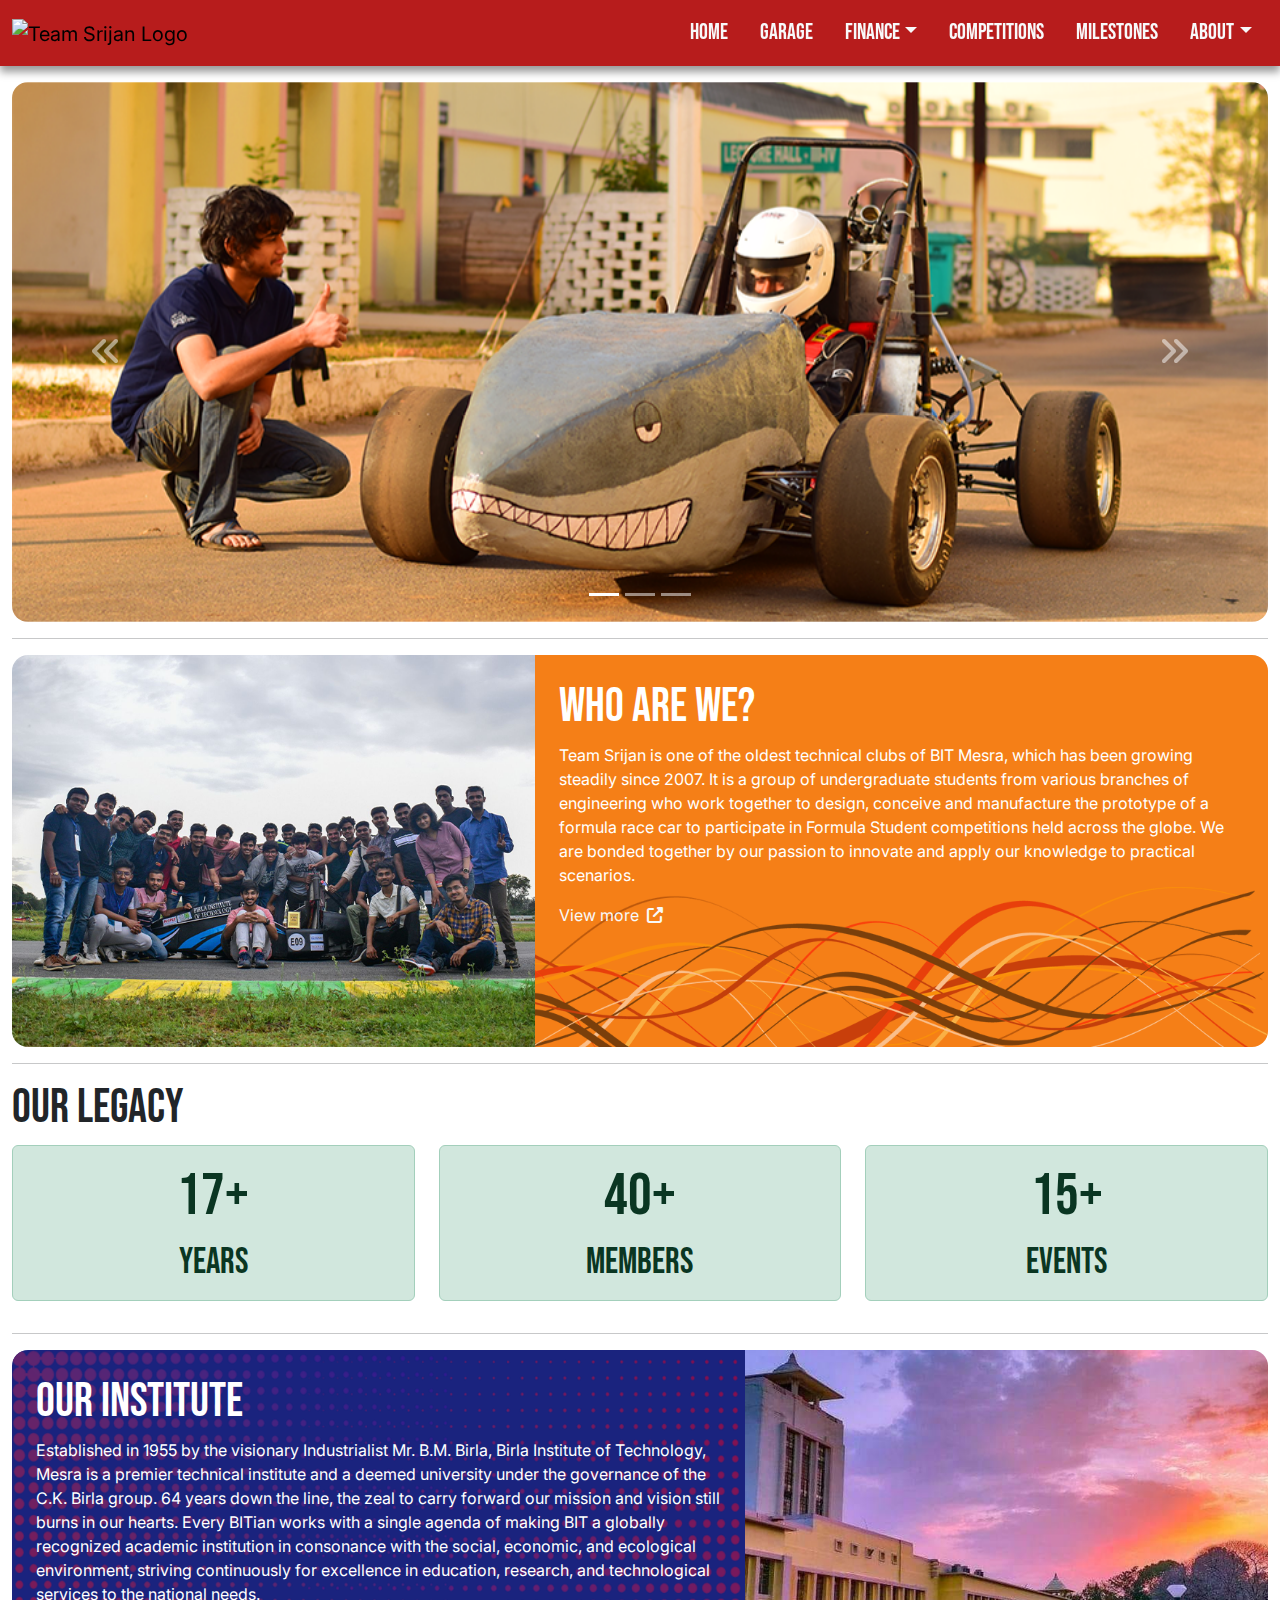
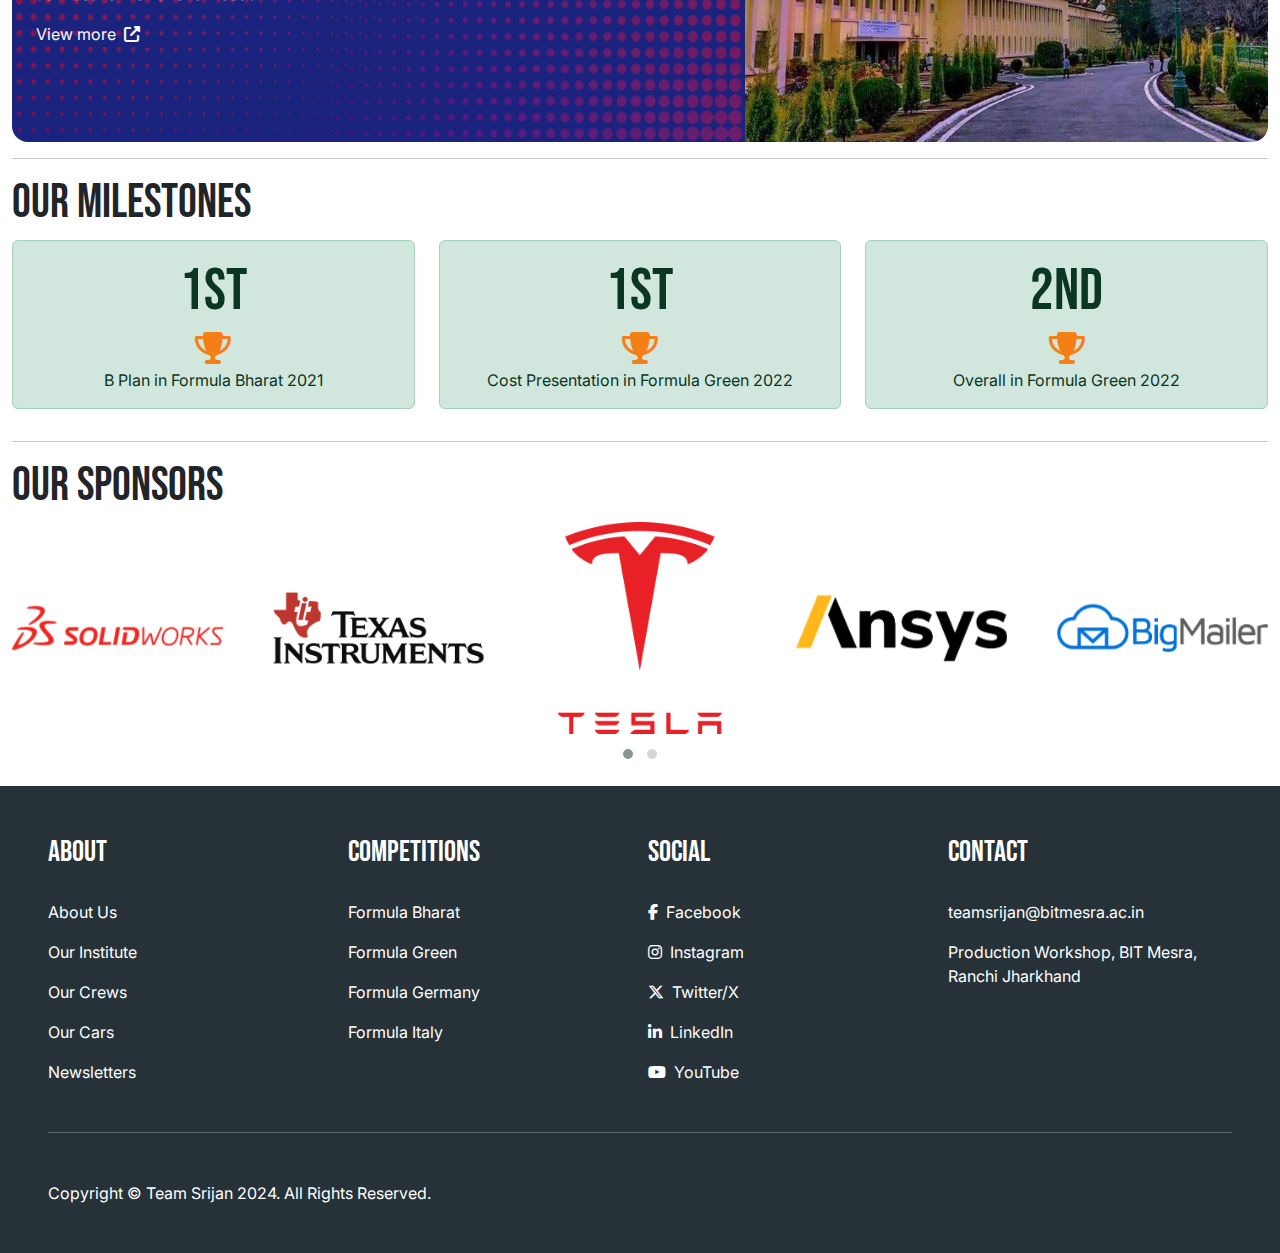
==== index.html @ afe92aba "init" ====
<!DOCTYPE html>
<html lang="en">
<head>
    <meta charset="UTF-8">
    <meta name="viewport" content="width=device-width, initial-scale=1.0">
    <title>Team Srijan | Formula Student Club</title>
    <link rel="shortcut icon" href="assets/images/favicon.ico" type="image/x-icon">
    <link rel="stylesheet" href="https://cdnjs.cloudflare.com/ajax/libs/bootstrap/5.3.3/css/bootstrap.min.css">
    <link rel="preconnect" href="https://fonts.googleapis.com">
    <link rel="preconnect" href="https://fonts.gstatic.com" crossorigin>
    <link href="https://fonts.googleapis.com/css2?family=Bebas+Neue&family=Inter:slnt,wght@-5,500&display=swap" rel="stylesheet">
    <link rel="stylesheet" href="https://cdnjs.cloudflare.com/ajax/libs/font-awesome/6.5.2/css/all.min.css">
    <link rel="stylesheet" href="https://cdnjs.cloudflare.com/ajax/libs/OwlCarousel2/2.3.4/assets/owl.carousel.min.css">
    <link rel="stylesheet" href="https://cdnjs.cloudflare.com/ajax/libs/OwlCarousel2/2.3.4/assets/owl.theme.default.min.css">
    <link rel="stylesheet" href="assets/css/style.css">
    <style>
    </style>
</head>
<body class="d-flex flex-column min-vh-100">
    <header class="sticky-top">
        <div class="container-xxl">
            <nav class="navbar">
                <a href="#" class="navbar-brand"><img src="assets/images/teamsrijan-logo.webp" alt="Team Srijan Logo" width="96"></a>
                <ul class="nav d-none d-md-flex">
                    <li class="nav-item"><a href="#" class="nav-link link-light">HOME</a></li>
                    <li class="nav-item"><a href="#" class="nav-link link-light">GARAGE</a></li>
                    <li class="nav-item dropdown">
                        <button type="button" class="nav-link link-light dropdown-toggle" data-bs-toggle="dropdown">FINANCE</button>
                        <ul class="dropdown-menu">
                            <li><a href="#" class="dropdown-item">SPONSORS</a></li>
                            <li><a href="#" class="dropdown-item">CROWDFUNDING</a></li>
                        </ul>
                    </li>
                    <li class="nav-item"><a href="#" class="nav-link link-light">COMPETITIONS</a></li>
                    <li class="nav-item"><a href="#" class="nav-link link-light">MILESTONES</a></li>
                    <li class="nav-item dropdown">
                        <button type="button" class="nav-link link-light dropdown-toggle" data-bs-toggle="dropdown">ABOUT</button>
                        <ul class="dropdown-menu dropdown-menu-end">
                            <li><a href="#" class="dropdown-item">WHO WE ARE</a></li>
                            <li><a href="#" class="dropdown-item">CREWS</a></li>
                            <li><a href="#" class="dropdown-item">GALLERY</a></li>
                        </ul>
                    </li>
                </ul>
                <button type="button" class="btn btn-link link-light d-md-none" data-bs-toggle="offcanvas" data-bs-target="#right-menu"><i class="fa-solid fa-ellipsis fa-2xl"></i></button>
            </nav>
        </div>
    </header>
    <aside id="right-menu" class="offcanvas offcanvas-bottom">
        <div class="offcanvas-header justify-content-between">
            <h3 class="offcanvas-title">MENU</h3>
            <button class="btn btn-link link-light" data-bs-dismiss="offcanvas"><i class="fa-solid fa-xmark fa-2xl"></i></button>
        </div>
        <div class="offcanvas-body">
            <div class="list-group list-group-flush">
                <a href="#" class="list-group-item">HOME</a>
                <a href="#" class="list-group-item">GARAGE</a>
                <button type="button" class="list-group-item dropdown-toggle" data-bs-toggle="collapse" data-bs-target="#menu-finance">FINANCE</button>
                <div id="menu-finance" class="collapse collapse-horizontal ps-3">
                    <div class="list-group list-group-flush">
                        <a href="#" class="list-group-item">SPONSORS</a>
                        <a href="#" class="list-group-item">CROWDFUNDING</a>
                    </div>
                </div>
                <a href="#" class="list-group-item">COMPETITIONS</a>
                <a href="#" class="list-group-item">MILESTONES</a>
                <button type="button" class="list-group-item dropdown-toggle" data-bs-toggle="collapse" data-bs-target="#menu-about">ABOUT</button>
                <div id="menu-about" class="collapse collapse-horizontal ps-3">
                    <div class="list-group list-group-flush">
                        <a href="#" class="list-group-item">WHO ARE WE</a>
                        <a href="#" class="list-group-item">CREWS</a>
                        <a href="#" class="list-group-item">GALLERY</a>
                    </div>
                </div>
            </div>
        </div>
    </aside>
    <main class="flex-grow-1 py-3">
        <article class="container-xxl">
            <section id="hero-carousel" class="carousel slide carousel-fade">
                <div class="carousel-indicators">
                    <button type="button" data-bs-target="#hero-carousel" data-bs-slide-to="0" class="active"></button>
                    <button type="button" data-bs-target="#hero-carousel" data-bs-slide-to="1"></button>
                    <button type="button" data-bs-target="#hero-carousel" data-bs-slide-to="2"></button>
                </div>
                <div class="carousel-inner rounded-4 overflow-hidden" style="height:60vh">
                    <div class="carousel-item active h-100">
                        <img src="assets/images/home/teamsrijan_shark.webp" alt="Team Srijan Shark">
                    </div>
                    <div class="carousel-item">
                        <img src="assets/images/home/teamsrijan_institute.webp" alt="Teamsrijan Institute">
                    </div>
                    <div class="carousel-item">
                        <img src="assets/images/home/ts-19.webp" alt="TS-19">
                    </div>
                </div>
                <button type="button" class="carousel-control-prev" data-bs-target="#hero-carousel" data-bs-slide="prev"><i class="fa-solid fa-angles-left fa-2xl"></i></button>
                <button type="button" class="carousel-control-next" data-bs-target="#hero-carousel" data-bs-slide="next"><i class="fa-solid fa-angles-right fa-2xl"></i></button>
            </section>
            <hr>
            <section class="row gx-0 rounded-4 overflow-hidden">
                <div class="col-sm-6 col-md-5">
                    <div class="ratio ratio-4x3 h-100">
                        <img src="assets/images/home/k-20.webp" alt="" class="object-fit-cover">
                    </div>
                </div>
                <div class="col-sm-6 col-md-7 p-4 text-white" style="background: url(assets/images/home/curls.webp) bottom / contain no-repeat #F57F17">
                    <h3>WHO ARE WE?</h3>
                    <p>Team Srijan is one of the oldest technical clubs of BIT Mesra, which has been growing steadily since 2007. It is a group of undergraduate students from various branches of engineering who work together to design, conceive and manufacture the prototype of a formula race car to participate in Formula Student competitions held across the globe. We are bonded together by our passion to innovate and apply our knowledge to practical scenarios.</p>
                    <a href="#" class="link-light text-decoration-none"><span>View more</span><i class="fa-solid fa-up-right-from-square ms-2"></i></a>
                </div>
            </section>
            <hr>
            <section>
                <h3>OUR LEGACY</h3>
                <div class="row gx-4">
                    <div class="col-sm-4">
                        <div class="alert alert-success text-center">
                            <h1>17+</h1>
                            <h5 class="mb-0">Years</h5>
                        </div>
                    </div>
                    <div class="col-sm-4">
                        <div class="alert alert-success text-center">
                            <h1>40+</h1>
                            <h5 class="mb-0">Members</h5>
                        </div>
                    </div>
                    <div class="col-sm-4">
                        <div class="alert alert-success text-center">
                            <h1>15+</h1>
                            <h5 class="mb-0">Events</h5>
                        </div>
                    </div>
                </div>
            </section>
            <hr>
            <section class="row flex-row-reverse gx-0 rounded-4 overflow-hidden">
                <div class="col-sm-6 col-md-5">
                    <div class="ratio ratio-4x3 h-100">
                        <img src="assets/images/home/bitmesra.webp" alt="" class="object-fit-cover">
                    </div>
                </div>
                <div class="col-sm-6 col-md-7 p-4 text-white" style="background: url(assets/images/home/dots-top.webp) top left / contain no-repeat, url(assets/images/home/dots-bottom.webp) bottom right / contain no-repeat #1A237E">
                    <h3>OUR INSTITUTE</h3>
                    <p>Established in 1955 by the visionary Industrialist Mr. B.M. Birla, Birla Institute of Technology, Mesra is a premier technical institute and a deemed university under the governance of the C.K. Birla group. 64 years down the line, the zeal to carry forward our mission and vision still burns in our hearts. Every BITian works with a single agenda of making BIT a globally recognized academic institution in consonance with the social, economic, and ecological environment, striving continuously for excellence in education, research, and technological services to the national needs.</p>
                    <a href="#" class="link-light text-decoration-none"><span>View more</span><i class="fa-solid fa-up-right-from-square ms-2"></i></a>
                </div>
            </section>
            <hr>
            <section>
                <h3>OUR MILESTONES</h3>
                <div class="row gx-4">
                    <div class="col-sm-4">
                        <div class="alert alert-success text-center">
                            <h1>1st</h1>
                            <div class="mb-2"><i class="fa-solid fa-trophy fa-2xl text-warning"></i></div>
                            <div>B Plan in Formula Bharat 2021</div>
                        </div>
                    </div>
                    <div class="col-sm-4">
                        <div class="alert alert-success text-center">
                            <h1>1st</h1>
                            <div class="mb-2"><i class="fa-solid fa-trophy fa-2xl text-warning"></i></div>
                            <div>Cost Presentation in Formula Green 2022</div>
                        </div>
                    </div>
                    <div class="col-sm-4">
                        <div class="alert alert-success text-center">
                            <h1>2nd</h1>
                            <div class="mb-2"><i class="fa-solid fa-trophy fa-2xl text-warning"></i></div>
                            <div>Overall in Formula Green 2022</div>
                        </div>
                    </div>
                </div>
            </section>
            <hr>
            <section>
                <h3>OUR SPONSORS</h3>
                <div id="sponsors" class="owl-carousel owl-theme">
                    <div class="item ratio ratio-1x1"><img src="assets/images/sponsors/solidworks.webp" alt="" class="object-fit-contain"></div>
                    <div class="item ratio ratio-1x1"><img src="assets/images/sponsors/texas_instruments.webp" alt="" class="object-fit-contain"></div>
                    <div class="item ratio ratio-1x1"><img src="assets/images/sponsors/tesla.webp" alt="" class="object-fit-contain"></div>
                    <div class="item ratio ratio-1x1"><img src="assets/images/sponsors/ansys.webp" alt="" class="object-fit-contain"></div>
                    <div class="item ratio ratio-1x1"><img src="assets/images/sponsors/big_mailer.webp" alt="" class="object-fit-contain"></div>
                    <div class="item ratio ratio-1x1"><img src="assets/images/sponsors/mg.webp" alt="" class="object-fit-contain"></div>
                </div>
            </section>
        </article>
    </main>
    <footer class="px-3 py-5 px-sm-5 text-white">
        <div class="row gy-5 gx-3">
            <ul class="col-6 col-sm-4 col-md-3 list-unstyled mb-0">
                <li class="h6">ABOUT</li>
                <li><a href="#">About Us</a></li>
                <li><a href="#">Our Institute</a></li>
                <li><a href="#">Our Crews</a></li>
                <li><a href="#">Our Cars</a></li>
                <li><a href="#">Newsletters</a></li>
            </ul>
            <ul class="col-6 col-sm-4 col-md-3 list-unstyled mb-0">
                <li class="h6">COMPETITIONS</li>
                <li><a href="#">Formula Bharat</a></li>
                <li><a href="#">Formula Green</a></li>
                <li><a href="#">Formula Germany</a></li>
                <li><a href="#">Formula Italy</a></li>
            </ul>
            <ul class="col-6 col-sm-4 col-md-3 list-unstyled mb-0">
                <li class="h6">SOCIAL</li>
                <li><a href="#"><i class="fa-brands fa-facebook-f me-2"></i><span>Facebook</span></a></li>
                <li><a href="#"><i class="fa-brands fa-instagram me-2"></i><span>Instagram</span></a></li>
                <li><a href="#"><i class="fa-brands fa-x-twitter me-2"></i><span>Twitter/X</span></a></li>
                <li><a href="#"><i class="fa-brands fa-linkedin-in me-2"></i><span>LinkedIn</span></a></li>
                <li><a href="#"><i class="fa-brands fa-youtube me-2"></i><span>YouTube</span></a></li>
            </ul>
            <ul class="col-6 col-sm-4 col-md-3 list-unstyled mb-0">
                <li class="h6">CONTACT</li>
                <li><a href="mailto:teamsrijan@bitmesra.ac.in">teamsrijan@bitmesra.ac.in</a></li>
                <li><a href="#">Production Workshop, BIT Mesra, Ranchi Jharkhand</a></li>
            </ul>
        </div>
        <hr class="my-sm-5">
        <div>Copyright © Team Srijan 2024. All Rights Reserved.</div>
    </footer>
</body>
<script src="https://cdnjs.cloudflare.com/ajax/libs/bootstrap/5.3.3/js/bootstrap.bundle.min.js"></script>
<script src="https://ajax.googleapis.com/ajax/libs/jquery/3.7.1/jquery.min.js"></script>
<script src="https://cdnjs.cloudflare.com/ajax/libs/OwlCarousel2/2.3.4/owl.carousel.min.js"></script>
<script>
    $(document).ready(function(){
        $("#sponsors").owlCarousel({
            loop:true,
            margin:50,
            autoplay:true,
            autoplayTimeout:3000,
            autoplayHoverPause:true,
            responsive:{
                0:{
                    items:1
                },
                425:{
                    items:2
                },
                576:{
                    items:3
                },
                768:{
                    items:4
                },
                992:{
                    items:5
                }
            }
        })
    })
</script>
</html>
---- assets/css/style.css ----
:root{
    font-size: 16px;
    --bs-danger: #B71C1C;
    --bs-danger-rgb: 183, 28, 28;
    --bs-warning: #F57F17;
    --bs-warning-rgb: 245, 127, 23;
    --bs-primary: #1A237E;
    --bs-primary-rgb: 26, 35, 126;
}
body{
    font-family: "Inter", sans-serif;
}
h1, h2, h3, h4, h5, h6, .h1, .h2, .h3, .h4, .h5, .h6{
  font-family: "Bebas Neue", sans-serif;
}
h1, .h1{
    font-size: calc(2.4em + 1.6vw);
}
h2, .h2{
    font-size: calc(2.2em + 1.4vw);
}
h3, .h3{
    font-size: calc(2em + 1.2vw);
}
h4, .h4{
    font-size: calc(1.8em + 1vw);
}
h5, .h5{
    font-size: calc(1.6em + 0.8vw);
}
h6, .h6{
    font-size: calc(1.4em + 0.6vw);
}
header{
    background: url(../images/header-bg-left.webp) left / contain no-repeat, url(../images/header-bg-right.webp) right / contain no-repeat #B71C1C;
    box-shadow: 0 6px 8px rgba(0, 0, 0, 0.4);
}
header .nav-link{
    font-size: 1.4em;
    font-family: "Bebas Neue", sans-serif;
}
header a.nav-link{
    position: relative;
}
header a.nav-link::after{
    content: "";
    position: absolute;
    height: 0.2em;
    background-color: white;
    bottom: 0;
    left: 50%;
    width: 0;
    transform: translateX(-50%);
    transition: width 0.2s;
}
header a.nav-link:hover::after{
    width: 50%;
}
.dropdown-menu{
    min-width: 200px;
    padding: 6px;
    border-radius: 10px;
}
.dropdown-item{
    padding: 10px;
    border-radius: 5px;
    transition: all 0.2s;
}
#right-menu{
    height: auto;
    color: white;
    background: url(../images/right-menu-bg-top.webp) top / cover no-repeat #B71C1C;
}
#right-menu .list-group-item{
    color: white;
    font-size: 1.1em;
    font-weight: bold;
    border-color: #D32F2F;
    border-width: 0 0 2px 0;
    background: transparent;
}
#right-menu button.list-group-item{
    text-align: left;
}
footer{
    background: url(../images/footer-bg.webp) center / cover no-repeat #263238;
}
footer li:not(:last-child){
    margin-bottom: 1em;
}
footer a{
    color: white;
    text-decoration: none;
}
.carousel-item{
    height: 100%;
}
.carousel img{
    width: 100%;
    height: 100%;
    object-fit: cover;
}
.owl-carousel img{
    object-fit: fill;
}

/*laptop*/
@media screen and (min-width: 768px){
    .dropdown-toggle::after{
        transition: transform 0.3s;
    }
    .dropdown-toggle:hover::after{
        transform: rotate(180deg);
    }
    .dropdown-item:hover{
        padding-left: 14px;
        color: white;
        background-color: #D32F2F;
    }
    .card{
        transition: all 0.3s;
    }
    .card-img-top{
        transition: all 0.3s;
    }
    .card:hover{
        box-shadow: 8px 8px 6px rgba(0, 0, 0, 0.3);
    }
    .card:hover .card-img-top{
        border-radius: 10px;
        scale: 1.1;
        box-shadow: 8px 8px 6px rgba(0, 0, 0, 0.3);
    }
}


/*mobile*/

@media screen and (max-width: 991.98px){
    header{
        background: url(../images/header-bg-right.webp) right / contain no-repeat #B71C1C;
    }
}
@media screen and (max-width: 767.98px){
    header{
        background: url(../images/header-bg-right.webp) left / cover no-repeat #B71C1C;
    }
}
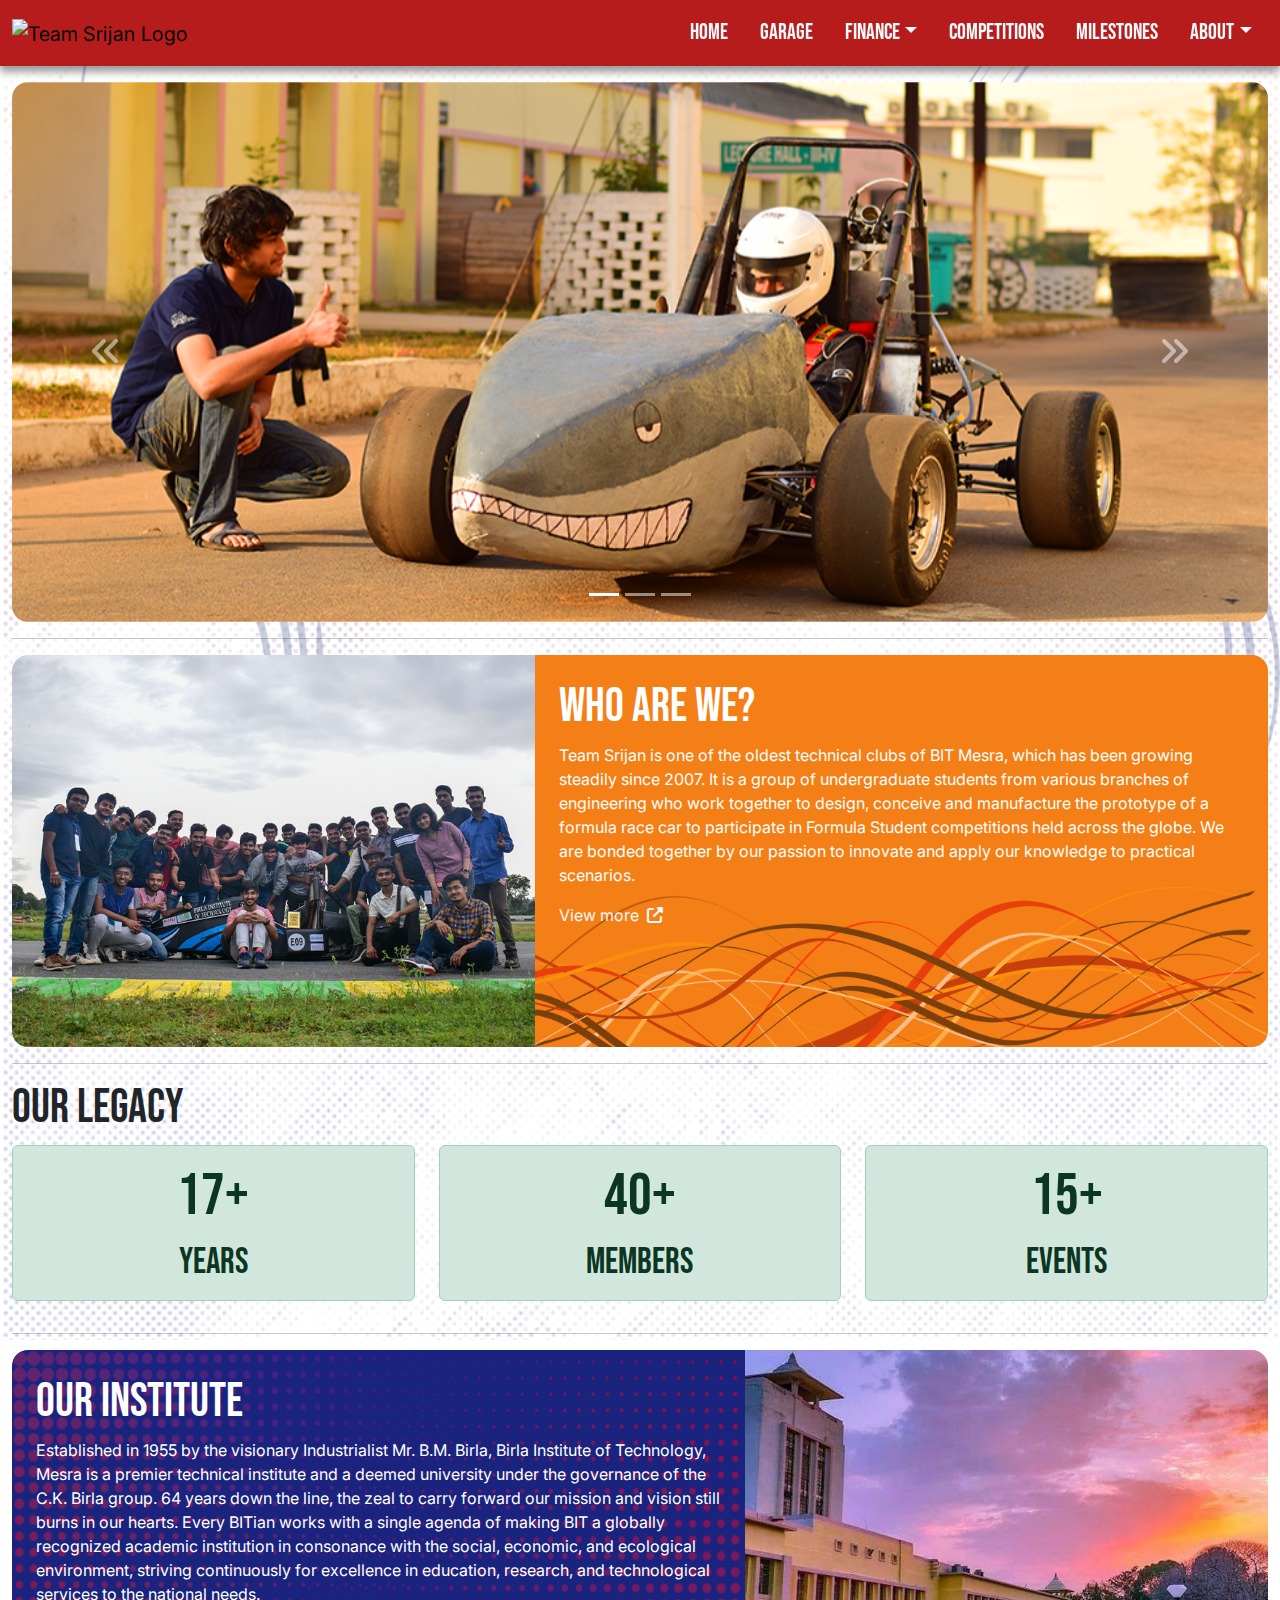
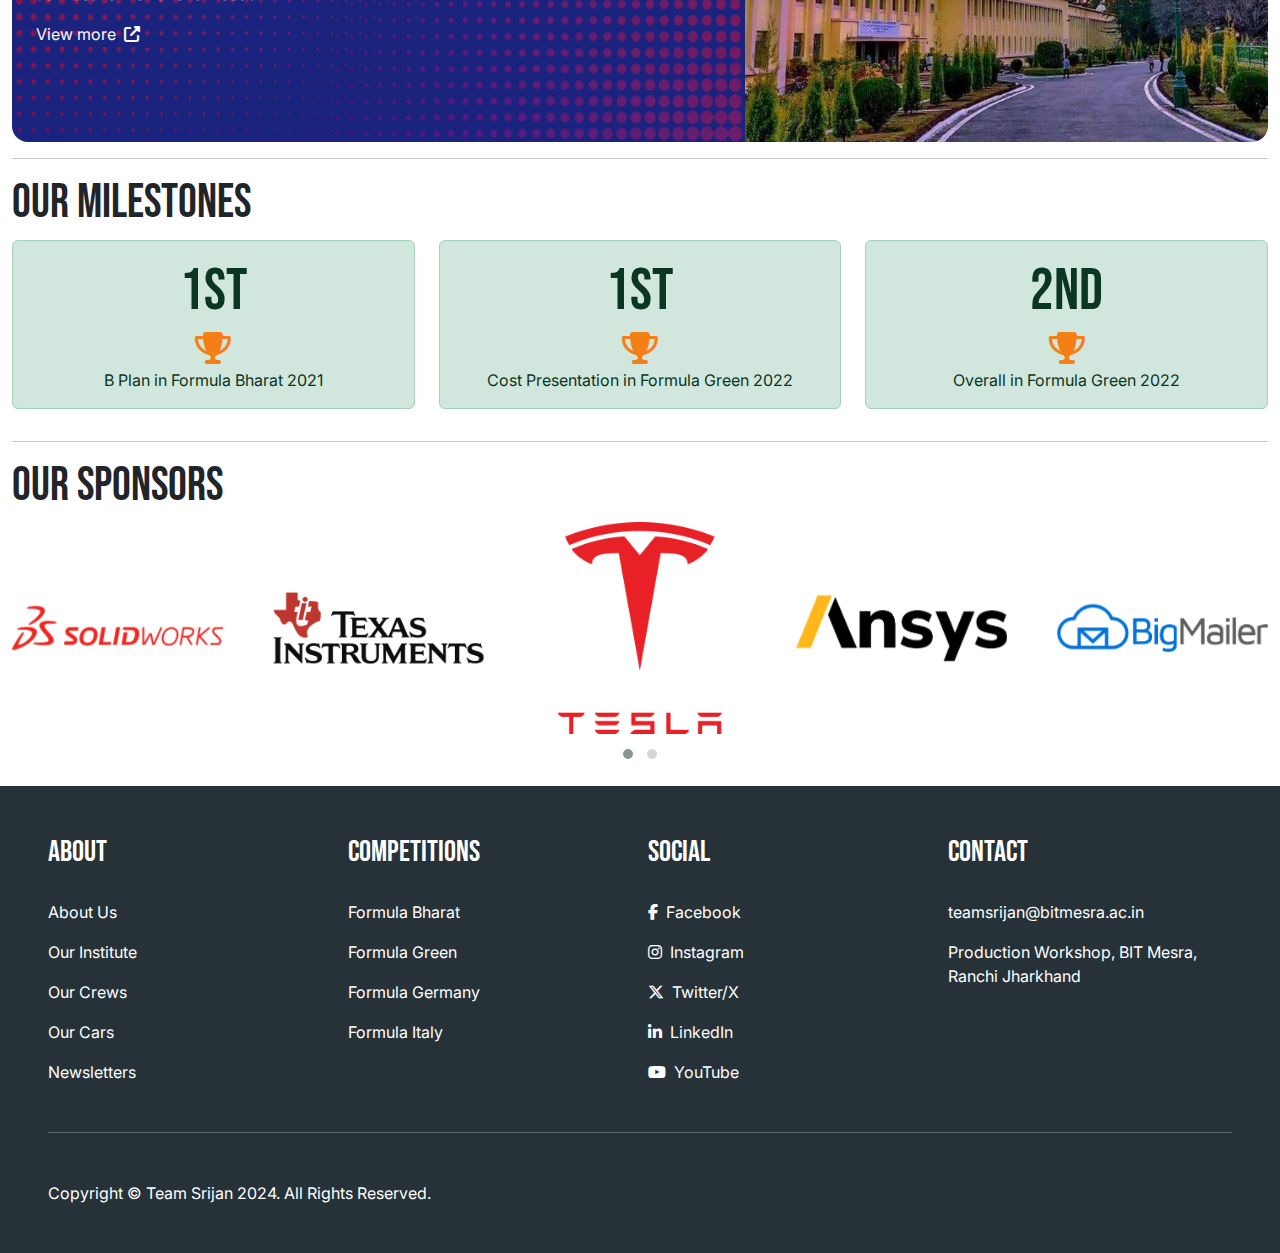
==== commit 0bac3e1d: "init" ====
--- a/index.html
+++ b/index.html
@@ -213,7 +213,7 @@
                 <li><a href="#"><i class="fa-brands fa-linkedin-in me-2"></i><span>LinkedIn</span></a></li>
                 <li><a href="#"><i class="fa-brands fa-youtube me-2"></i><span>YouTube</span></a></li>
             </ul>
-            <ul class="col-6 col-sm-4 col-md-3 list-unstyled mb-0">
+            <ul class="col-sm-4 col-md-3 list-unstyled mb-0">
                 <li class="h6">CONTACT</li>
                 <li><a href="mailto:teamsrijan@bitmesra.ac.in">teamsrijan@bitmesra.ac.in</a></li>
                 <li><a href="#">Production Workshop, BIT Mesra, Ranchi Jharkhand</a></li>
--- a/assets/css/style.css
+++ b/assets/css/style.css
@@ -82,6 +82,9 @@
 #right-menu button.list-group-item{
     text-align: left;
 }
+main{
+    background: url(../images/curls-bg-top.webp) top right / contain fixed no-repeat, url(../images/curls-bg-bottom.webp) bottom left / contain fixed no-repeat, url(../images/dots-bg.webp) center / cover fixed no-repeat;
+}
 footer{
     background: url(../images/footer-bg.webp) center / cover no-repeat #263238;
 }
@@ -144,5 +147,8 @@
 @media screen and (max-width: 767.98px){
     header{
         background: url(../images/header-bg-right.webp) left / cover no-repeat #B71C1C;
+    }  
+    main{
+        background: url(../images/curls-bg-top.webp) center / contain fixed no-repeat, url(../images/dots-bg.webp) center / cover fixed no-repeat;
     }
 }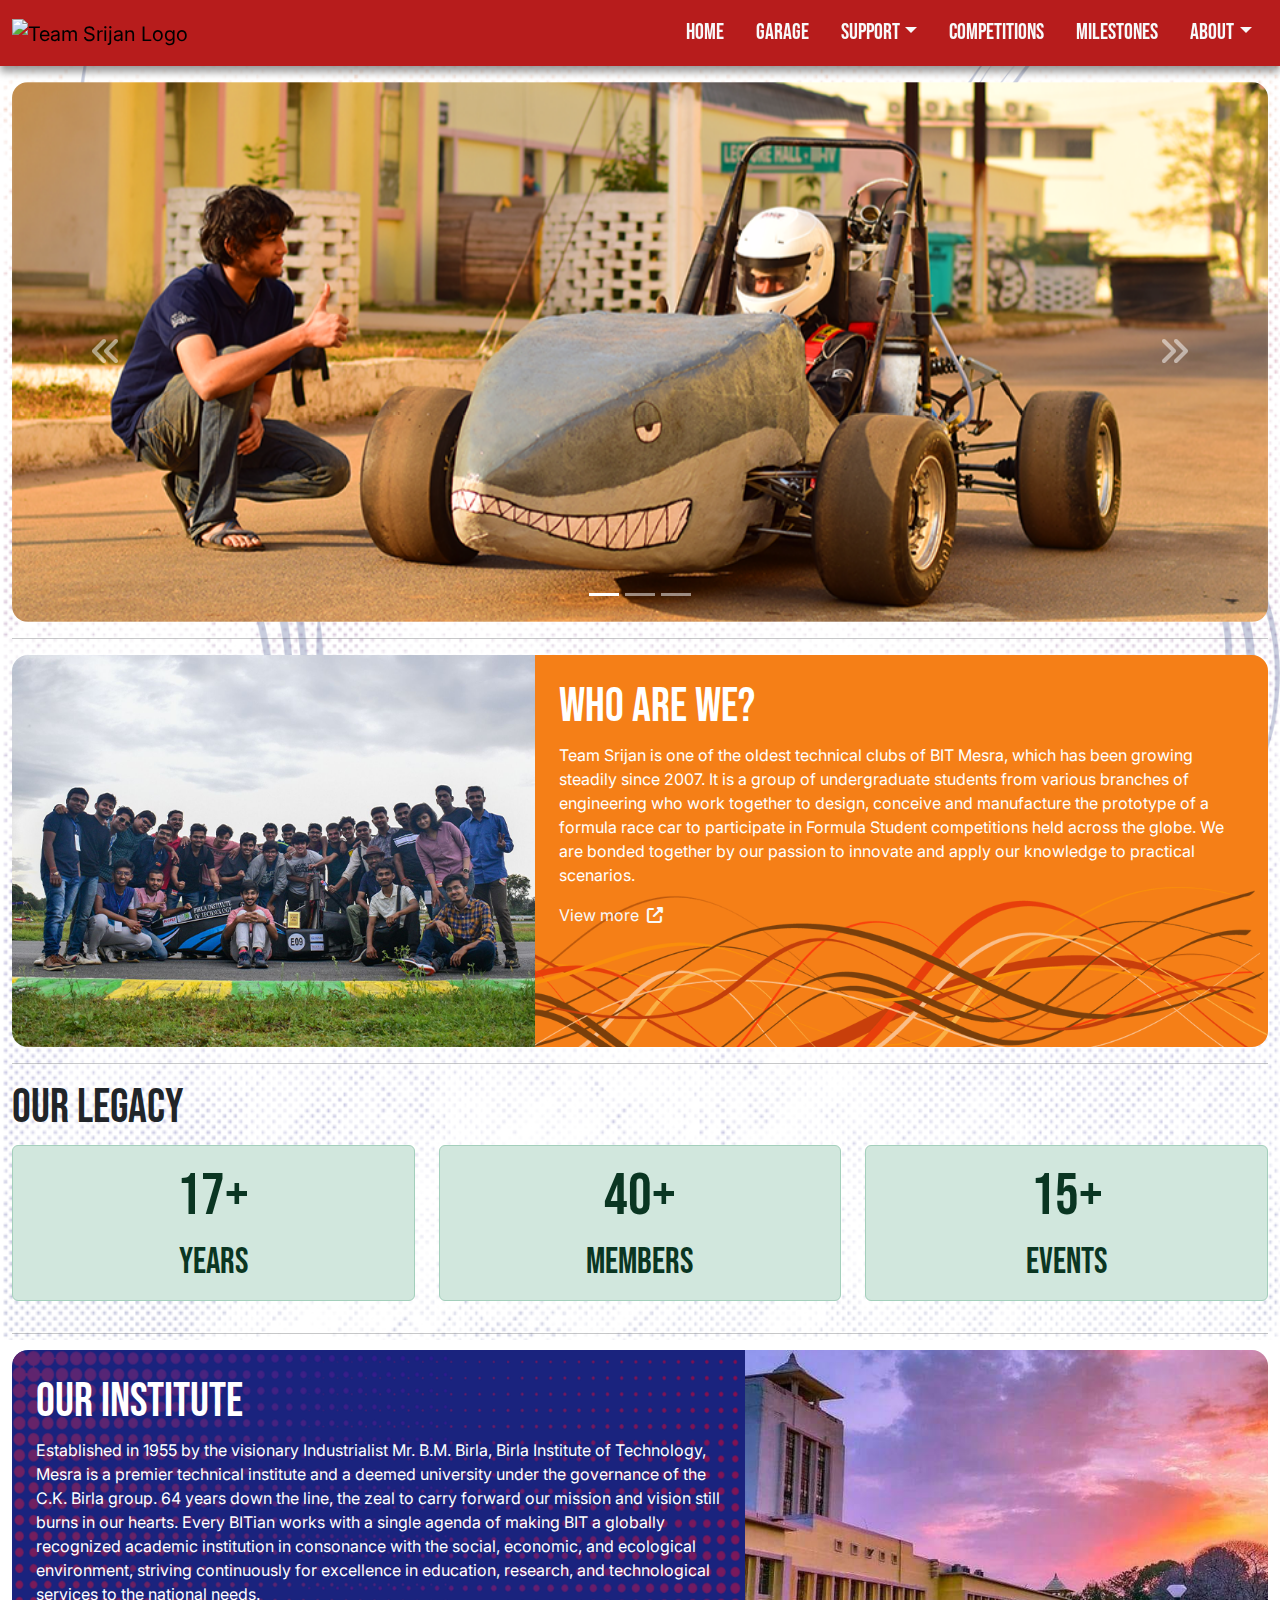
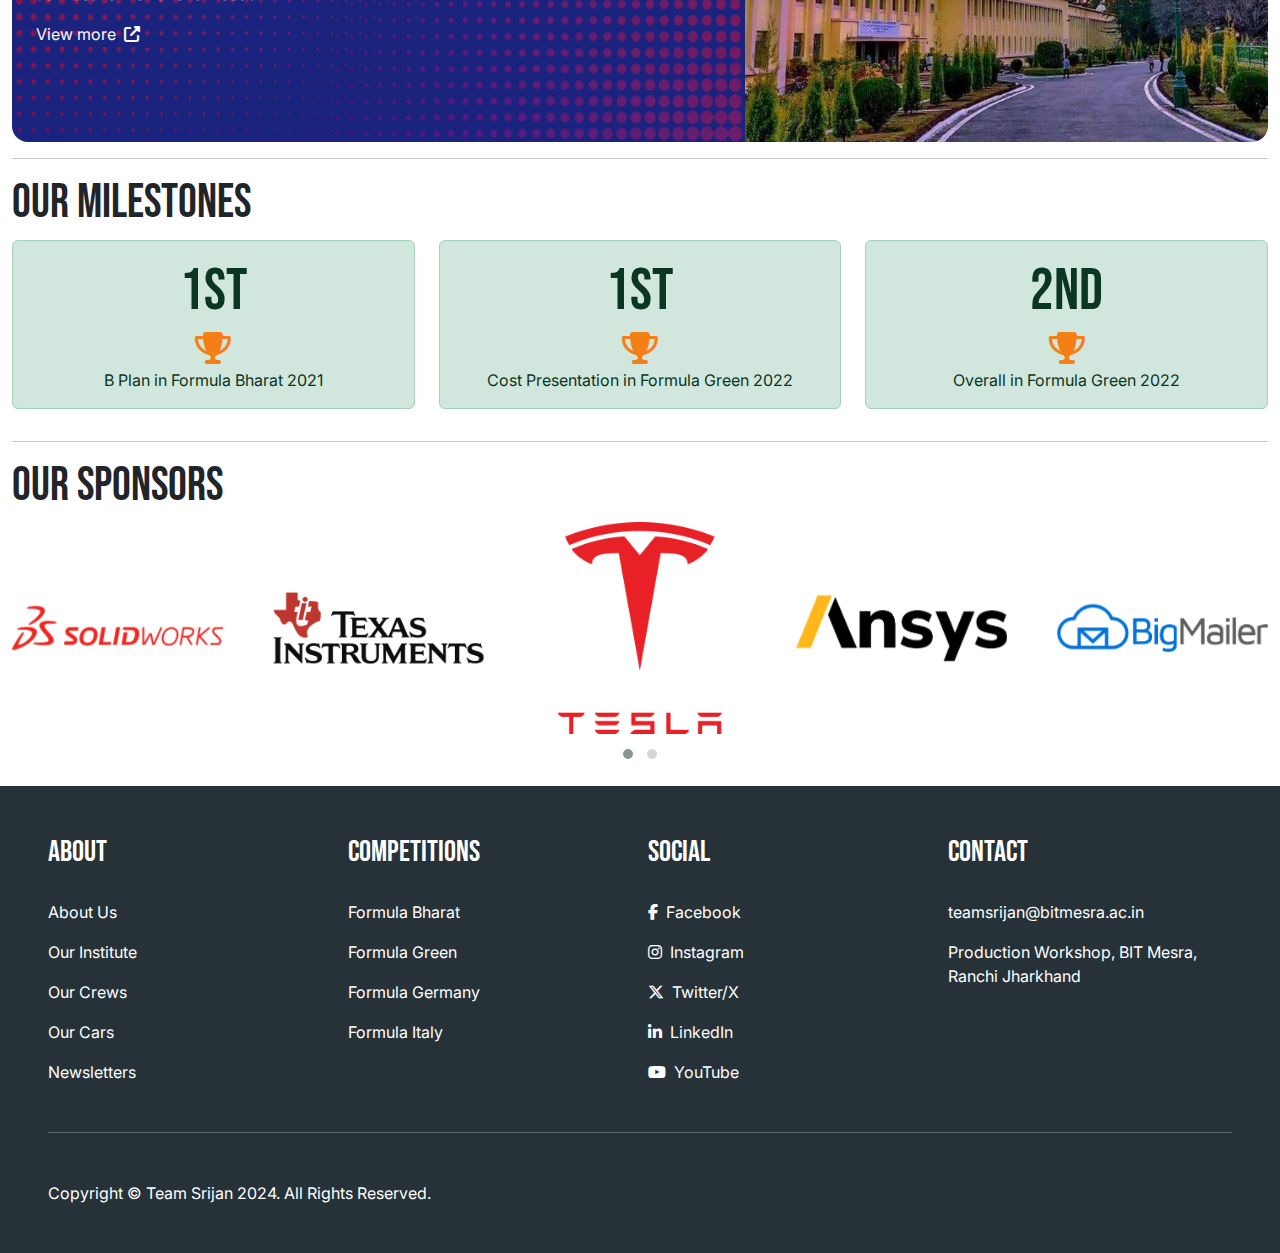
==== commit 803a7144: "init" ====
--- a/index.html
+++ b/index.html
@@ -25,9 +25,9 @@
                     <li class="nav-item"><a href="#" class="nav-link link-light">HOME</a></li>
                     <li class="nav-item"><a href="#" class="nav-link link-light">GARAGE</a></li>
                     <li class="nav-item dropdown">
-                        <button type="button" class="nav-link link-light dropdown-toggle" data-bs-toggle="dropdown">FINANCE</button>
+                        <button type="button" class="nav-link link-light dropdown-toggle" data-bs-toggle="dropdown">SUPPORT</button>
                         <ul class="dropdown-menu">
-                            <li><a href="#" class="dropdown-item">SPONSORS</a></li>
+                            <li><a href="#" class="dropdown-item">SPONSORSHIP</a></li>
                             <li><a href="#" class="dropdown-item">CROWDFUNDING</a></li>
                         </ul>
                     </li>
@@ -55,17 +55,17 @@
             <div class="list-group list-group-flush">
                 <a href="#" class="list-group-item">HOME</a>
                 <a href="#" class="list-group-item">GARAGE</a>
-                <button type="button" class="list-group-item dropdown-toggle" data-bs-toggle="collapse" data-bs-target="#menu-finance">FINANCE</button>
-                <div id="menu-finance" class="collapse collapse-horizontal ps-3">
+                <button type="button" class="list-group-item dropdown-toggle" data-bs-toggle="collapse" data-bs-target="#menu-finance">SUPPORT</button>
+                <div id="menu-finance" class="collapse ps-3">
                     <div class="list-group list-group-flush">
-                        <a href="#" class="list-group-item">SPONSORS</a>
+                        <a href="#" class="list-group-item">SPONSORSHIP</a>
                         <a href="#" class="list-group-item">CROWDFUNDING</a>
                     </div>
                 </div>
                 <a href="#" class="list-group-item">COMPETITIONS</a>
                 <a href="#" class="list-group-item">MILESTONES</a>
                 <button type="button" class="list-group-item dropdown-toggle" data-bs-toggle="collapse" data-bs-target="#menu-about">ABOUT</button>
-                <div id="menu-about" class="collapse collapse-horizontal ps-3">
+                <div id="menu-about" class="collapse ps-3">
                     <div class="list-group list-group-flush">
                         <a href="#" class="list-group-item">WHO ARE WE</a>
                         <a href="#" class="list-group-item">CREWS</a>
@@ -85,13 +85,13 @@
                 </div>
                 <div class="carousel-inner rounded-4 overflow-hidden" style="height:60vh">
                     <div class="carousel-item active h-100">
-                        <img src="assets/images/home/teamsrijan_shark.webp" alt="Team Srijan Shark">
-                    </div>
-                    <div class="carousel-item">
-                        <img src="assets/images/home/teamsrijan_institute.webp" alt="Teamsrijan Institute">
-                    </div>
-                    <div class="carousel-item">
-                        <img src="assets/images/home/ts-19.webp" alt="TS-19">
+                        <img src="assets/images/home/teamsrijan_shark.webp" alt="Team Srijan Shark" class="w-100 h-100 object-fit-cover">
+                    </div>
+                    <div class="carousel-item h-100">
+                        <img src="assets/images/home/teamsrijan_institute.webp" alt="Teamsrijan Institute" class="w-100 h-100 object-fit-cover">
+                    </div>
+                    <div class="carousel-item h-100">
+                        <img src="assets/images/home/ts-19.webp" alt="TS-19" class="w-100 h-100 object-fit-cover">
                     </div>
                 </div>
                 <button type="button" class="carousel-control-prev" data-bs-target="#hero-carousel" data-bs-slide="prev"><i class="fa-solid fa-angles-left fa-2xl"></i></button>
--- a/assets/css/style.css
+++ b/assets/css/style.css
@@ -95,17 +95,6 @@
     color: white;
     text-decoration: none;
 }
-.carousel-item{
-    height: 100%;
-}
-.carousel img{
-    width: 100%;
-    height: 100%;
-    object-fit: cover;
-}
-.owl-carousel img{
-    object-fit: fill;
-}
 
 /*laptop*/
 @media screen and (min-width: 768px){
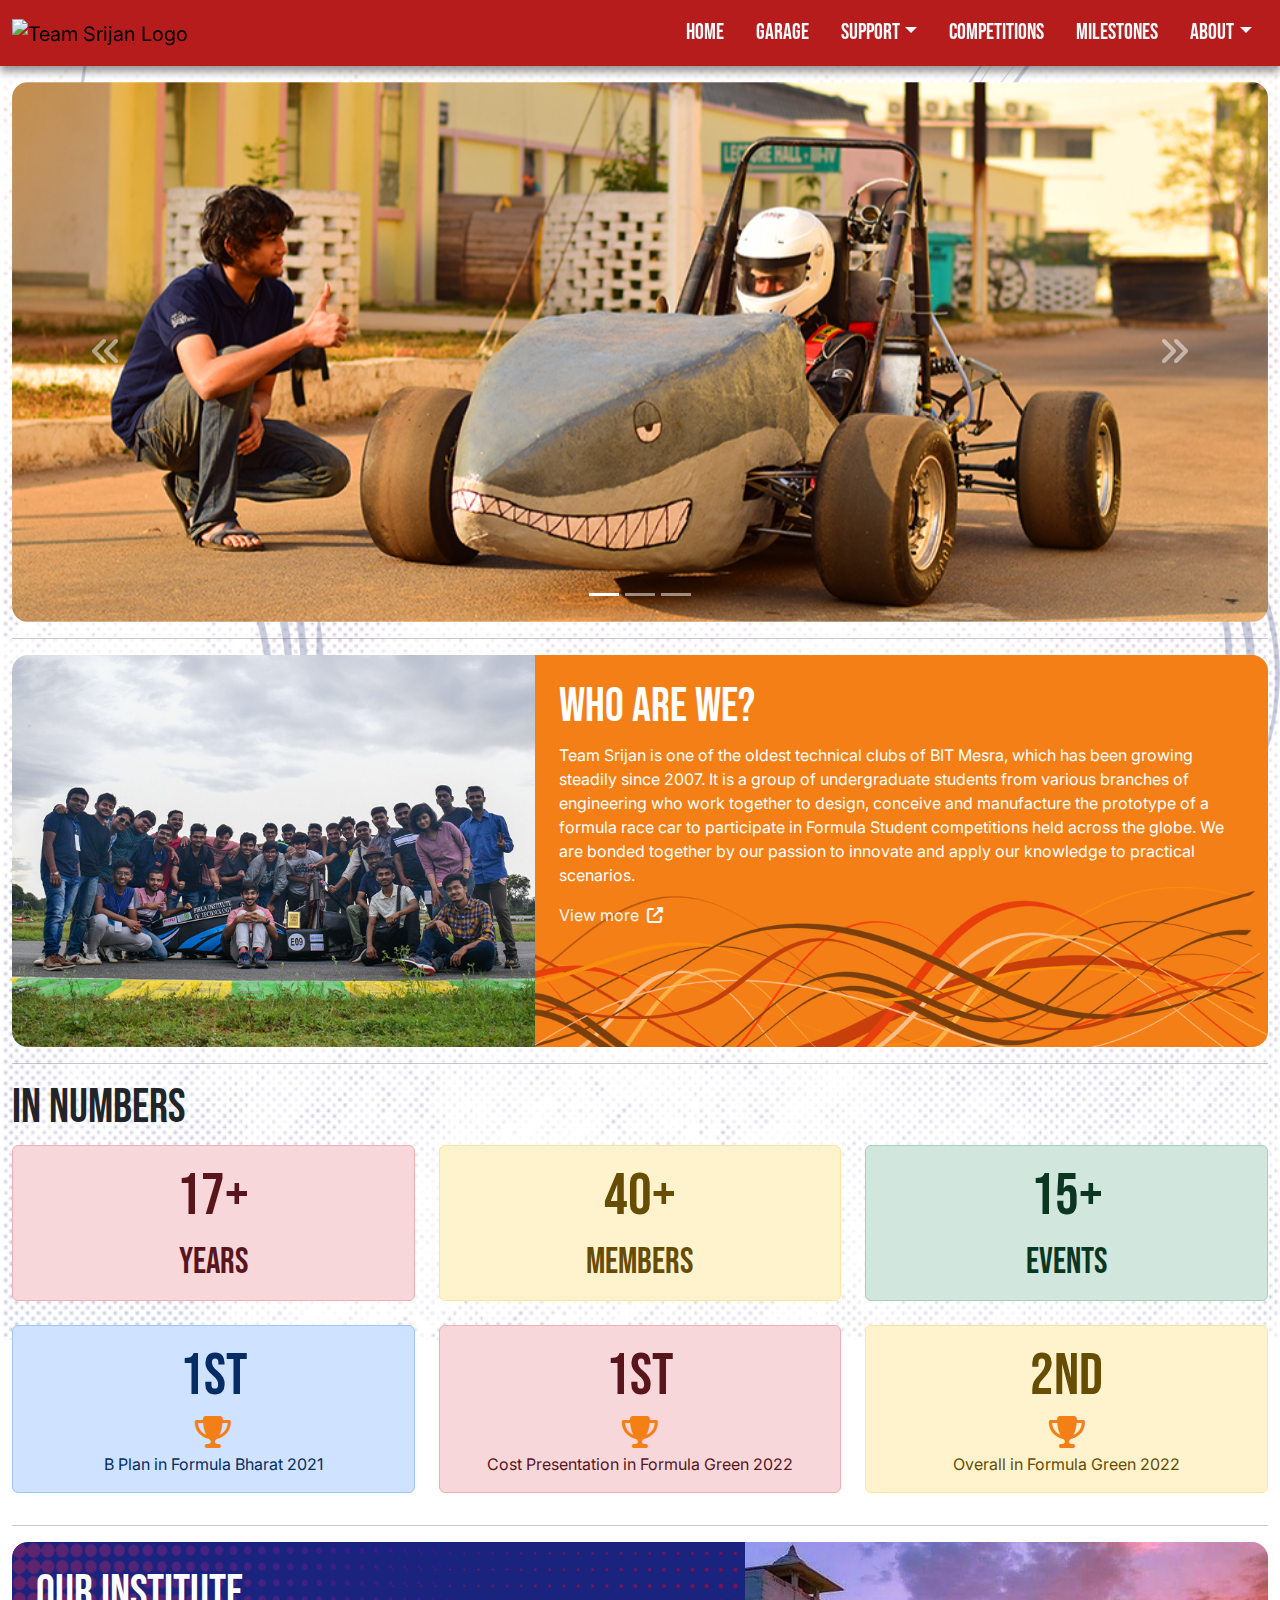
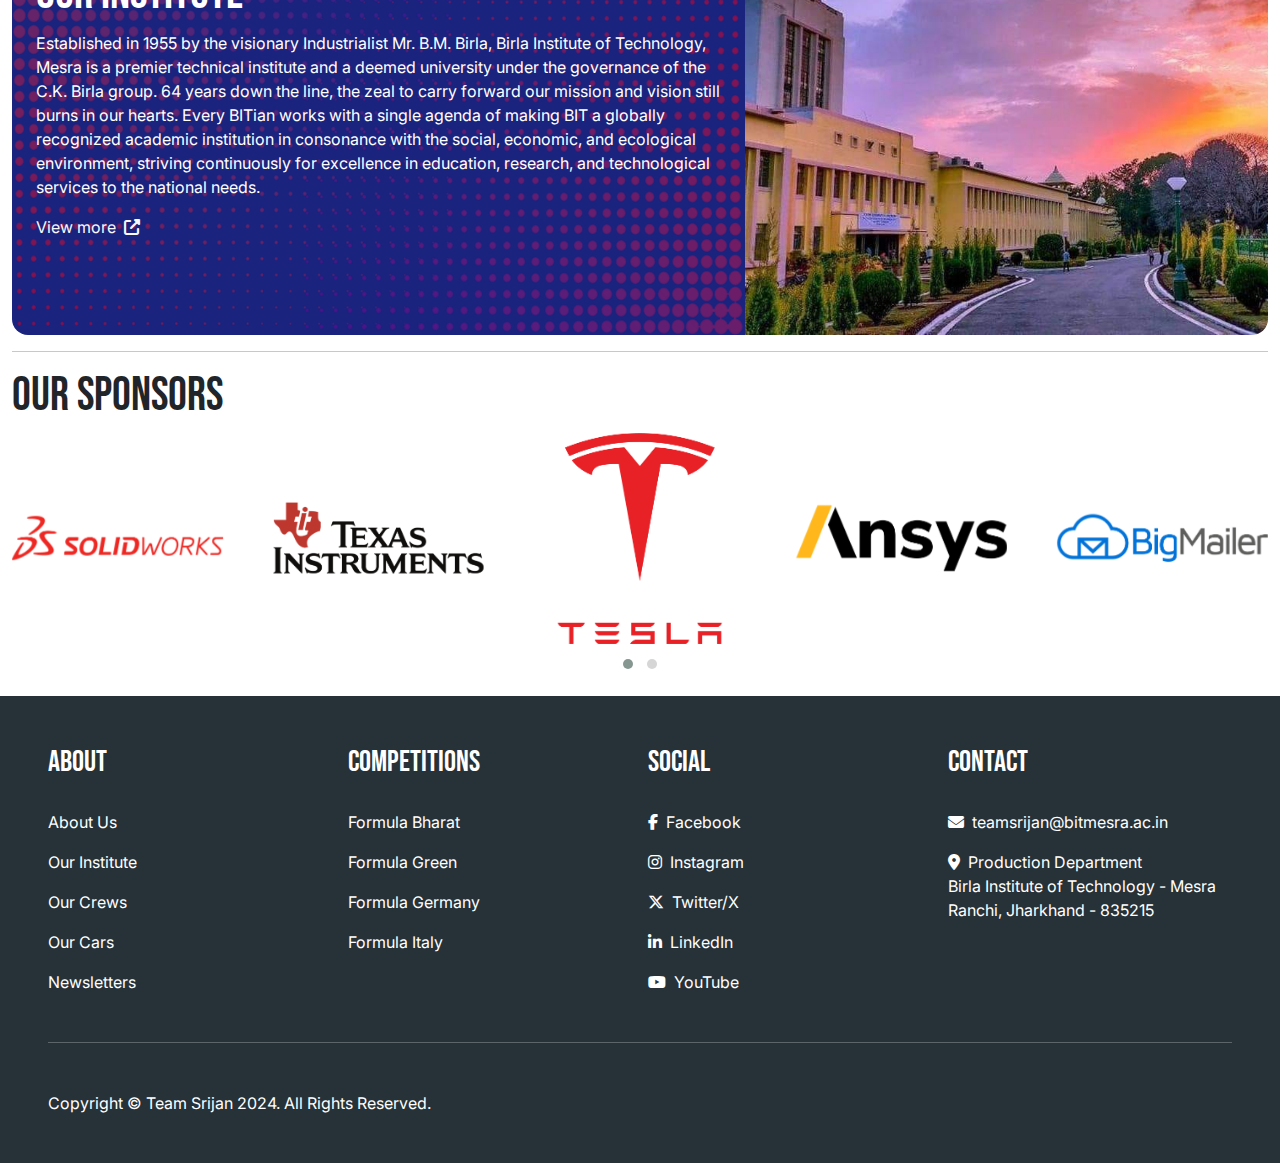
==== commit 485f9dcd: "init" ====
--- a/index.html
+++ b/index.html
@@ -22,7 +22,7 @@
             <nav class="navbar">
                 <a href="#" class="navbar-brand"><img src="assets/images/teamsrijan-logo.webp" alt="Team Srijan Logo" width="96"></a>
                 <ul class="nav d-none d-md-flex">
-                    <li class="nav-item"><a href="#" class="nav-link link-light">HOME</a></li>
+                    <li class="nav-item"><a href="/" class="nav-link link-light">HOME</a></li>
                     <li class="nav-item"><a href="#" class="nav-link link-light">GARAGE</a></li>
                     <li class="nav-item dropdown">
                         <button type="button" class="nav-link link-light dropdown-toggle" data-bs-toggle="dropdown">SUPPORT</button>
@@ -53,7 +53,7 @@
         </div>
         <div class="offcanvas-body">
             <div class="list-group list-group-flush">
-                <a href="#" class="list-group-item">HOME</a>
+                <a href="/" class="list-group-item">HOME</a>
                 <a href="#" class="list-group-item">GARAGE</a>
                 <button type="button" class="list-group-item dropdown-toggle" data-bs-toggle="collapse" data-bs-target="#menu-finance">SUPPORT</button>
                 <div id="menu-finance" class="collapse ps-3">
@@ -112,24 +112,45 @@
             </section>
             <hr>
             <section>
-                <h3>OUR LEGACY</h3>
-                <div class="row gx-4">
-                    <div class="col-sm-4">
-                        <div class="alert alert-success text-center">
+                <h3>IN NUMBERS</h3>
+                <div class="row gx-4 gy-2">
+                    <div class="col-sm-6 col-md-4">
+                        <div class="alert alert-danger text-center">
                             <h1>17+</h1>
                             <h5 class="mb-0">Years</h5>
                         </div>
                     </div>
-                    <div class="col-sm-4">
-                        <div class="alert alert-success text-center">
+                    <div class="col-sm-6 col-md-4">
+                        <div class="alert alert-warning text-center">
                             <h1>40+</h1>
                             <h5 class="mb-0">Members</h5>
                         </div>
                     </div>
-                    <div class="col-sm-4">
+                    <div class="col-sm-6 col-md-4">
                         <div class="alert alert-success text-center">
                             <h1>15+</h1>
                             <h5 class="mb-0">Events</h5>
+                        </div>
+                    </div>
+                    <div class="col-sm-6 col-md-4">
+                        <div class="alert alert-primary text-center">
+                            <h1>1st</h1>
+                            <div class="mb-2"><i class="fa-solid fa-trophy fa-2xl text-warning"></i></div>
+                            <div>B Plan in Formula Bharat 2021</div>
+                        </div>
+                    </div>
+                    <div class="col-sm-6 col-md-4">
+                        <div class="alert alert-danger text-center">
+                            <h1>1st</h1>
+                            <div class="mb-2"><i class="fa-solid fa-trophy fa-2xl text-warning"></i></div>
+                            <div>Cost Presentation in Formula Green 2022</div>
+                        </div>
+                    </div>
+                    <div class="col-sm-6 col-md-4">
+                        <div class="alert alert-warning text-center">
+                            <h1>2nd</h1>
+                            <div class="mb-2"><i class="fa-solid fa-trophy fa-2xl text-warning"></i></div>
+                            <div>Overall in Formula Green 2022</div>
                         </div>
                     </div>
                 </div>
@@ -145,33 +166,6 @@
                     <h3>OUR INSTITUTE</h3>
                     <p>Established in 1955 by the visionary Industrialist Mr. B.M. Birla, Birla Institute of Technology, Mesra is a premier technical institute and a deemed university under the governance of the C.K. Birla group. 64 years down the line, the zeal to carry forward our mission and vision still burns in our hearts. Every BITian works with a single agenda of making BIT a globally recognized academic institution in consonance with the social, economic, and ecological environment, striving continuously for excellence in education, research, and technological services to the national needs.</p>
                     <a href="#" class="link-light text-decoration-none"><span>View more</span><i class="fa-solid fa-up-right-from-square ms-2"></i></a>
-                </div>
-            </section>
-            <hr>
-            <section>
-                <h3>OUR MILESTONES</h3>
-                <div class="row gx-4">
-                    <div class="col-sm-4">
-                        <div class="alert alert-success text-center">
-                            <h1>1st</h1>
-                            <div class="mb-2"><i class="fa-solid fa-trophy fa-2xl text-warning"></i></div>
-                            <div>B Plan in Formula Bharat 2021</div>
-                        </div>
-                    </div>
-                    <div class="col-sm-4">
-                        <div class="alert alert-success text-center">
-                            <h1>1st</h1>
-                            <div class="mb-2"><i class="fa-solid fa-trophy fa-2xl text-warning"></i></div>
-                            <div>Cost Presentation in Formula Green 2022</div>
-                        </div>
-                    </div>
-                    <div class="col-sm-4">
-                        <div class="alert alert-success text-center">
-                            <h1>2nd</h1>
-                            <div class="mb-2"><i class="fa-solid fa-trophy fa-2xl text-warning"></i></div>
-                            <div>Overall in Formula Green 2022</div>
-                        </div>
-                    </div>
                 </div>
             </section>
             <hr>
@@ -213,10 +207,10 @@
                 <li><a href="#"><i class="fa-brands fa-linkedin-in me-2"></i><span>LinkedIn</span></a></li>
                 <li><a href="#"><i class="fa-brands fa-youtube me-2"></i><span>YouTube</span></a></li>
             </ul>
-            <ul class="col-sm-4 col-md-3 list-unstyled mb-0">
+            <ul class="col-md-3 list-unstyled mb-0">
                 <li class="h6">CONTACT</li>
-                <li><a href="mailto:teamsrijan@bitmesra.ac.in">teamsrijan@bitmesra.ac.in</a></li>
-                <li><a href="#">Production Workshop, BIT Mesra, Ranchi Jharkhand</a></li>
+                <li><i class="fa-solid fa-envelope me-2"></i><a href="mailto:teamsrijan@bitmesra.ac.in">teamsrijan@bitmesra.ac.in</a></li>
+                <li><i class="fa-solid fa-location-dot me-2"></i><span>Production Department<br>Birla Institute of Technology - Mesra<br>Ranchi, Jharkhand - 835215</span></li>
             </ul>
         </div>
         <hr class="my-sm-5">
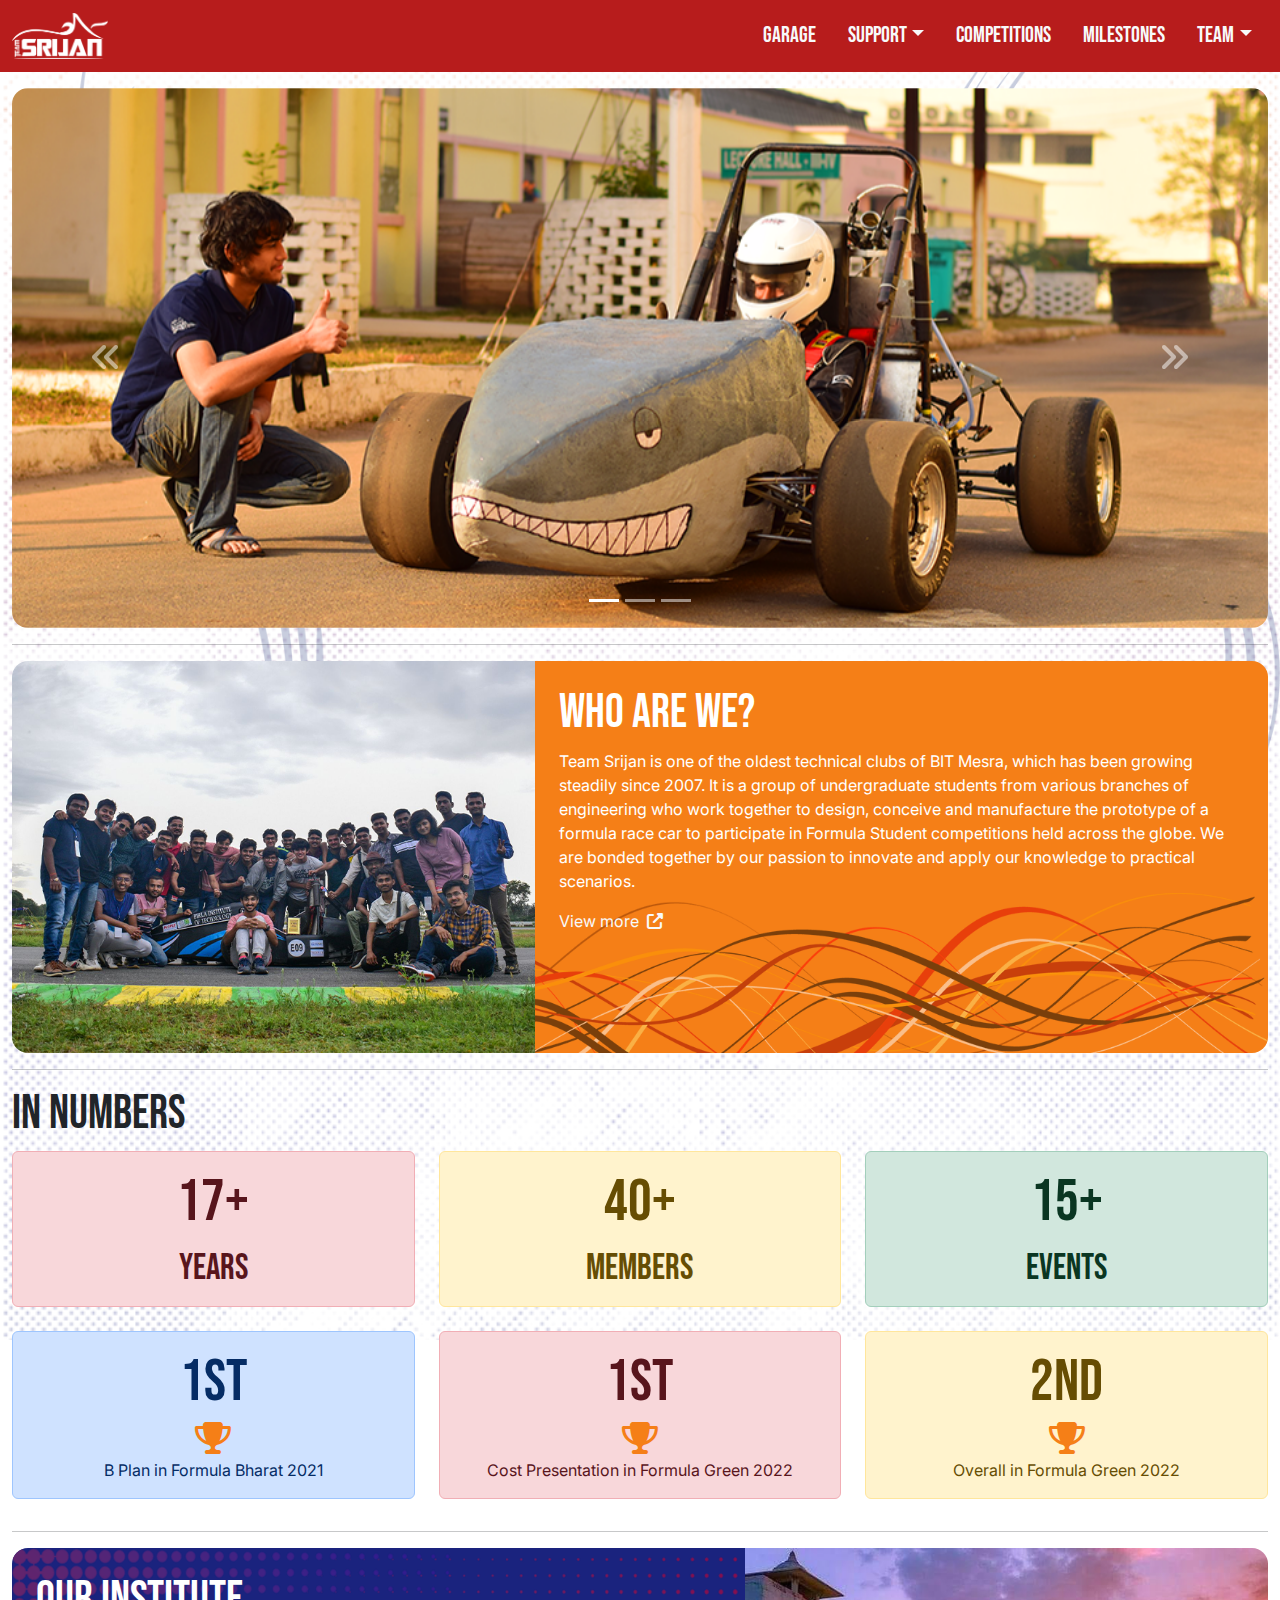
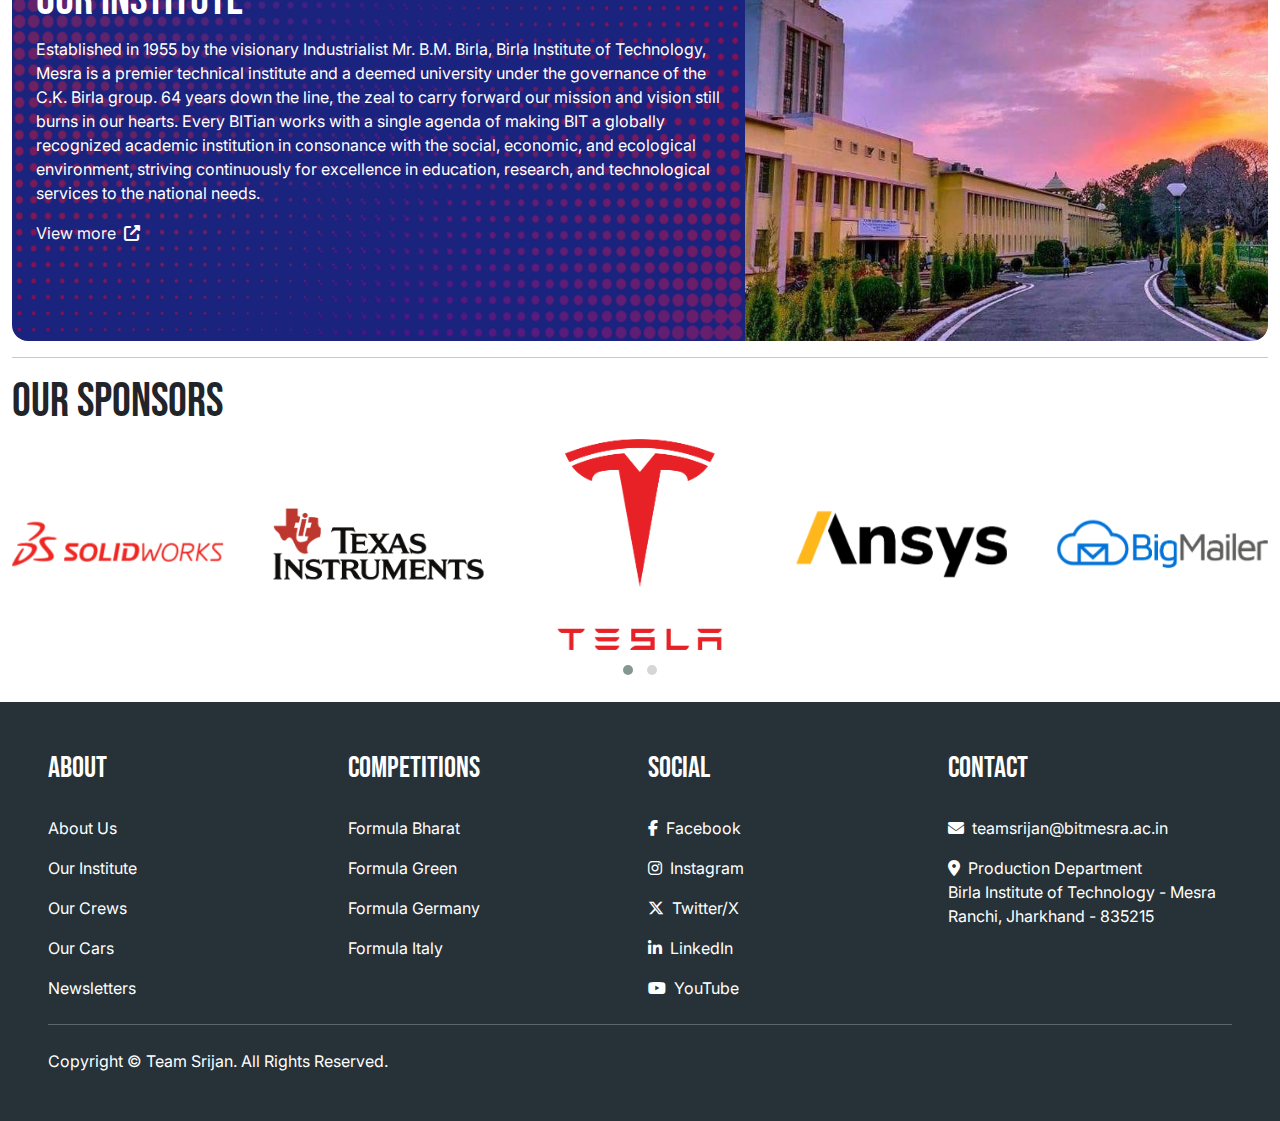
==== commit 0a8d710a: "init" ====
--- a/index.html
+++ b/index.html
@@ -2,9 +2,9 @@
 <html lang="en">
 <head>
     <meta charset="UTF-8">
+    <title>Team Srijan | Formula Student Club</title>
     <meta name="viewport" content="width=device-width, initial-scale=1.0">
-    <title>Team Srijan | Formula Student Club</title>
-    <link rel="shortcut icon" href="assets/images/favicon.ico" type="image/x-icon">
+    <link rel="shortcut icon" href="assets/images/branding/favicon.ico" type="image/x-icon">
     <link rel="stylesheet" href="https://cdnjs.cloudflare.com/ajax/libs/bootstrap/5.3.3/css/bootstrap.min.css">
     <link rel="preconnect" href="https://fonts.googleapis.com">
     <link rel="preconnect" href="https://fonts.gstatic.com" crossorigin>
@@ -13,38 +13,36 @@
     <link rel="stylesheet" href="https://cdnjs.cloudflare.com/ajax/libs/OwlCarousel2/2.3.4/assets/owl.carousel.min.css">
     <link rel="stylesheet" href="https://cdnjs.cloudflare.com/ajax/libs/OwlCarousel2/2.3.4/assets/owl.theme.default.min.css">
     <link rel="stylesheet" href="assets/css/style.css">
-    <style>
-    </style>
 </head>
 <body class="d-flex flex-column min-vh-100">
     <header class="sticky-top">
-        <div class="container-xxl">
-            <nav class="navbar">
-                <a href="#" class="navbar-brand"><img src="assets/images/teamsrijan-logo.webp" alt="Team Srijan Logo" width="96"></a>
+        <nav class="navbar">
+            <div class="container-xxl">
+                <a href="./" class="navbar-brand"><img src="assets/images/branding/teamsrijan-logo-light.webp" alt="Team Srijan Logo" width="96"></a>
                 <ul class="nav d-none d-md-flex">
-                    <li class="nav-item"><a href="/" class="nav-link link-light">HOME</a></li>
-                    <li class="nav-item"><a href="#" class="nav-link link-light">GARAGE</a></li>
+                    <li class="nav-item"><a href="garage" class="nav-link link-light">Garage</a></li>
                     <li class="nav-item dropdown">
-                        <button type="button" class="nav-link link-light dropdown-toggle" data-bs-toggle="dropdown">SUPPORT</button>
-                        <ul class="dropdown-menu">
-                            <li><a href="#" class="dropdown-item">SPONSORSHIP</a></li>
-                            <li><a href="#" class="dropdown-item">CROWDFUNDING</a></li>
+                        <button type="button" class="nav-link link-light dropdown-toggle" data-bs-toggle="dropdown">Support</button>
+                       <ul class="dropdown-menu">
+                            <li><a href="sponsorship" class="dropdown-item">Sponsorship</a></li>
+                            <li><a href="crowdfunding" class="dropdown-item">Crowdfunding</a></li>
                         </ul>
                     </li>
-                    <li class="nav-item"><a href="#" class="nav-link link-light">COMPETITIONS</a></li>
-                    <li class="nav-item"><a href="#" class="nav-link link-light">MILESTONES</a></li>
+                    <li class="nav-item"><a href="competitions" class="nav-link link-light">Competitions</a></li>
+                    <li class="nav-item"><a href="milestones" class="nav-link link-light">Milestones</a></li>
                     <li class="nav-item dropdown">
-                        <button type="button" class="nav-link link-light dropdown-toggle" data-bs-toggle="dropdown">ABOUT</button>
+                        <button type="button" class="nav-link link-light dropdown-toggle" data-bs-toggle="dropdown">Team</button>
                         <ul class="dropdown-menu dropdown-menu-end">
-                            <li><a href="#" class="dropdown-item">WHO WE ARE</a></li>
-                            <li><a href="#" class="dropdown-item">CREWS</a></li>
-                            <li><a href="#" class="dropdown-item">GALLERY</a></li>
+                            <li><a href="overview" class="dropdown-item">Overview</a></li>
+                            <li><a href="crews" class="dropdown-item">Crews</a></li>
+                            <li><a href="newsletter" class="dropdown-item">Newsletter</a></li>
+                            <li><a href="gallery" class="dropdown-item">Gallery</a></li>
                         </ul>
                     </li>
                 </ul>
                 <button type="button" class="btn btn-link link-light d-md-none" data-bs-toggle="offcanvas" data-bs-target="#right-menu"><i class="fa-solid fa-ellipsis fa-2xl"></i></button>
-            </nav>
-        </div>
+            </div>
+        </nav>
     </header>
     <aside id="right-menu" class="offcanvas offcanvas-bottom">
         <div class="offcanvas-header justify-content-between">
@@ -53,23 +51,23 @@
         </div>
         <div class="offcanvas-body">
             <div class="list-group list-group-flush">
-                <a href="/" class="list-group-item">HOME</a>
-                <a href="#" class="list-group-item">GARAGE</a>
-                <button type="button" class="list-group-item dropdown-toggle" data-bs-toggle="collapse" data-bs-target="#menu-finance">SUPPORT</button>
+                <a href="garage" class="list-group-item">Garage</a>
+                <button type="button" class="list-group-item dropdown-toggle" data-bs-toggle="collapse" data-bs-target="#menu-finance">Support</button>
                 <div id="menu-finance" class="collapse ps-3">
                     <div class="list-group list-group-flush">
-                        <a href="#" class="list-group-item">SPONSORSHIP</a>
-                        <a href="#" class="list-group-item">CROWDFUNDING</a>
-                    </div>
-                </div>
-                <a href="#" class="list-group-item">COMPETITIONS</a>
-                <a href="#" class="list-group-item">MILESTONES</a>
-                <button type="button" class="list-group-item dropdown-toggle" data-bs-toggle="collapse" data-bs-target="#menu-about">ABOUT</button>
+                        <a href="sponsorship" class="list-group-item">Sponsorship</a>
+                        <a href="crowdfunding" class="list-group-item">Crowdfunding</a>
+                    </div>
+                </div>
+                <a href="competitions" class="list-group-item">Competitions</a>
+                <a href="milestones" class="list-group-item">Milestones</a>
+                <button type="button" class="list-group-item dropdown-toggle" data-bs-toggle="collapse" data-bs-target="#menu-about">Team</button>
                 <div id="menu-about" class="collapse ps-3">
                     <div class="list-group list-group-flush">
-                        <a href="#" class="list-group-item">WHO ARE WE</a>
-                        <a href="#" class="list-group-item">CREWS</a>
-                        <a href="#" class="list-group-item">GALLERY</a>
+                        <a href="overview" class="list-group-item">Overview</a>
+                        <a href="crews" class="list-group-item">Crews</a>
+                        <a href="newsletter" class="list-group-item">Newsletter</a>
+                        <a href="gallery" class="list-group-item">Gallery</a>
                     </div>
                 </div>
             </div>
@@ -186,26 +184,26 @@
         <div class="row gy-5 gx-3">
             <ul class="col-6 col-sm-4 col-md-3 list-unstyled mb-0">
                 <li class="h6">ABOUT</li>
-                <li><a href="#">About Us</a></li>
-                <li><a href="#">Our Institute</a></li>
-                <li><a href="#">Our Crews</a></li>
-                <li><a href="#">Our Cars</a></li>
-                <li><a href="#">Newsletters</a></li>
+                <li><a href="about">About Us</a></li>
+                <li><a href="https://www.bitmesra.ac.in/" target="_blank">Our Institute</a></li>
+                <li><a href="crews">Our Crews</a></li>
+                <li><a href="garage">Our Cars</a></li>
+                <li><a href="newsletters">Newsletters</a></li>
             </ul>
             <ul class="col-6 col-sm-4 col-md-3 list-unstyled mb-0">
                 <li class="h6">COMPETITIONS</li>
-                <li><a href="#">Formula Bharat</a></li>
-                <li><a href="#">Formula Green</a></li>
-                <li><a href="#">Formula Germany</a></li>
-                <li><a href="#">Formula Italy</a></li>
+                <li><a href="https://www.formulabharat.com/" target="_blank">Formula Bharat</a></li>
+                <li><a href="https://isnee.in/fgi/" target="_blank">Formula Green</a></li>
+                <li><a href="https://www.formulastudent.de/teams/fse/details/tid/1132/" target="_blank">Formula Germany</a></li>
+                <li><a href="https://www.formula-ata.it/formula-sae-italy/" target="_blank">Formula Italy</a></li>
             </ul>
             <ul class="col-6 col-sm-4 col-md-3 list-unstyled mb-0">
                 <li class="h6">SOCIAL</li>
-                <li><a href="#"><i class="fa-brands fa-facebook-f me-2"></i><span>Facebook</span></a></li>
-                <li><a href="#"><i class="fa-brands fa-instagram me-2"></i><span>Instagram</span></a></li>
-                <li><a href="#"><i class="fa-brands fa-x-twitter me-2"></i><span>Twitter/X</span></a></li>
-                <li><a href="#"><i class="fa-brands fa-linkedin-in me-2"></i><span>LinkedIn</span></a></li>
-                <li><a href="#"><i class="fa-brands fa-youtube me-2"></i><span>YouTube</span></a></li>
+                <li><a href="https://www.facebook.com/TeamSrijan/" target="_blank"><i class="fa-brands fa-facebook-f me-2"></i><span>Facebook</span></a></li>
+                <li><a href="https://www.instagram.com/team_srijan/" target="_blank"><i class="fa-brands fa-instagram me-2"></i><span>Instagram</span></a></li>
+                <li><a href="https://twitter.com/srijan_fsae" target="_blank"><i class="fa-brands fa-x-twitter me-2"></i><span>Twitter/X</span></a></li>
+                <li><a href="https://www.linkedin.com/company/team-srijan/" target="_blank"><i class="fa-brands fa-linkedin-in me-2"></i><span>LinkedIn</span></a></li>
+                <li><a href="https://www.youtube.com/@team_srijan" target="_blank"><i class="fa-brands fa-youtube me-2"></i><span>YouTube</span></a></li>
             </ul>
             <ul class="col-md-3 list-unstyled mb-0">
                 <li class="h6">CONTACT</li>
@@ -213,12 +211,13 @@
                 <li><i class="fa-solid fa-location-dot me-2"></i><span>Production Department<br>Birla Institute of Technology - Mesra<br>Ranchi, Jharkhand - 835215</span></li>
             </ul>
         </div>
-        <hr class="my-sm-5">
-        <div>Copyright © Team Srijan 2024. All Rights Reserved.</div>
+        <hr class="my-sm-4">
+        <div>Copyright © Team Srijan. All Rights Reserved.</div>
     </footer>
 </body>
 <script src="https://cdnjs.cloudflare.com/ajax/libs/bootstrap/5.3.3/js/bootstrap.bundle.min.js"></script>
 <script src="https://ajax.googleapis.com/ajax/libs/jquery/3.7.1/jquery.min.js"></script>
+<script src="assets/js/script.js"></script>
 <script src="https://cdnjs.cloudflare.com/ajax/libs/OwlCarousel2/2.3.4/owl.carousel.min.js"></script>
 <script>
     $(document).ready(function(){
--- a/assets/css/style.css
+++ b/assets/css/style.css
@@ -33,7 +33,7 @@
 }
 header{
     background: url(../images/header-bg-left.webp) left / contain no-repeat, url(../images/header-bg-right.webp) right / contain no-repeat #B71C1C;
-    box-shadow: 0 6px 8px rgba(0, 0, 0, 0.4);
+    transition: box-shadow 0.3s;
 }
 header .nav-link{
     font-size: 1.4em;
@@ -95,6 +95,9 @@
     color: white;
     text-decoration: none;
 }
+.card-img-top{
+    object-fit: cover;
+}
 
 /*laptop*/
 @media screen and (min-width: 768px){
@@ -108,20 +111,6 @@
         padding-left: 14px;
         color: white;
         background-color: #D32F2F;
-    }
-    .card{
-        transition: all 0.3s;
-    }
-    .card-img-top{
-        transition: all 0.3s;
-    }
-    .card:hover{
-        box-shadow: 8px 8px 6px rgba(0, 0, 0, 0.3);
-    }
-    .card:hover .card-img-top{
-        border-radius: 10px;
-        scale: 1.1;
-        box-shadow: 8px 8px 6px rgba(0, 0, 0, 0.3);
     }
 }
 
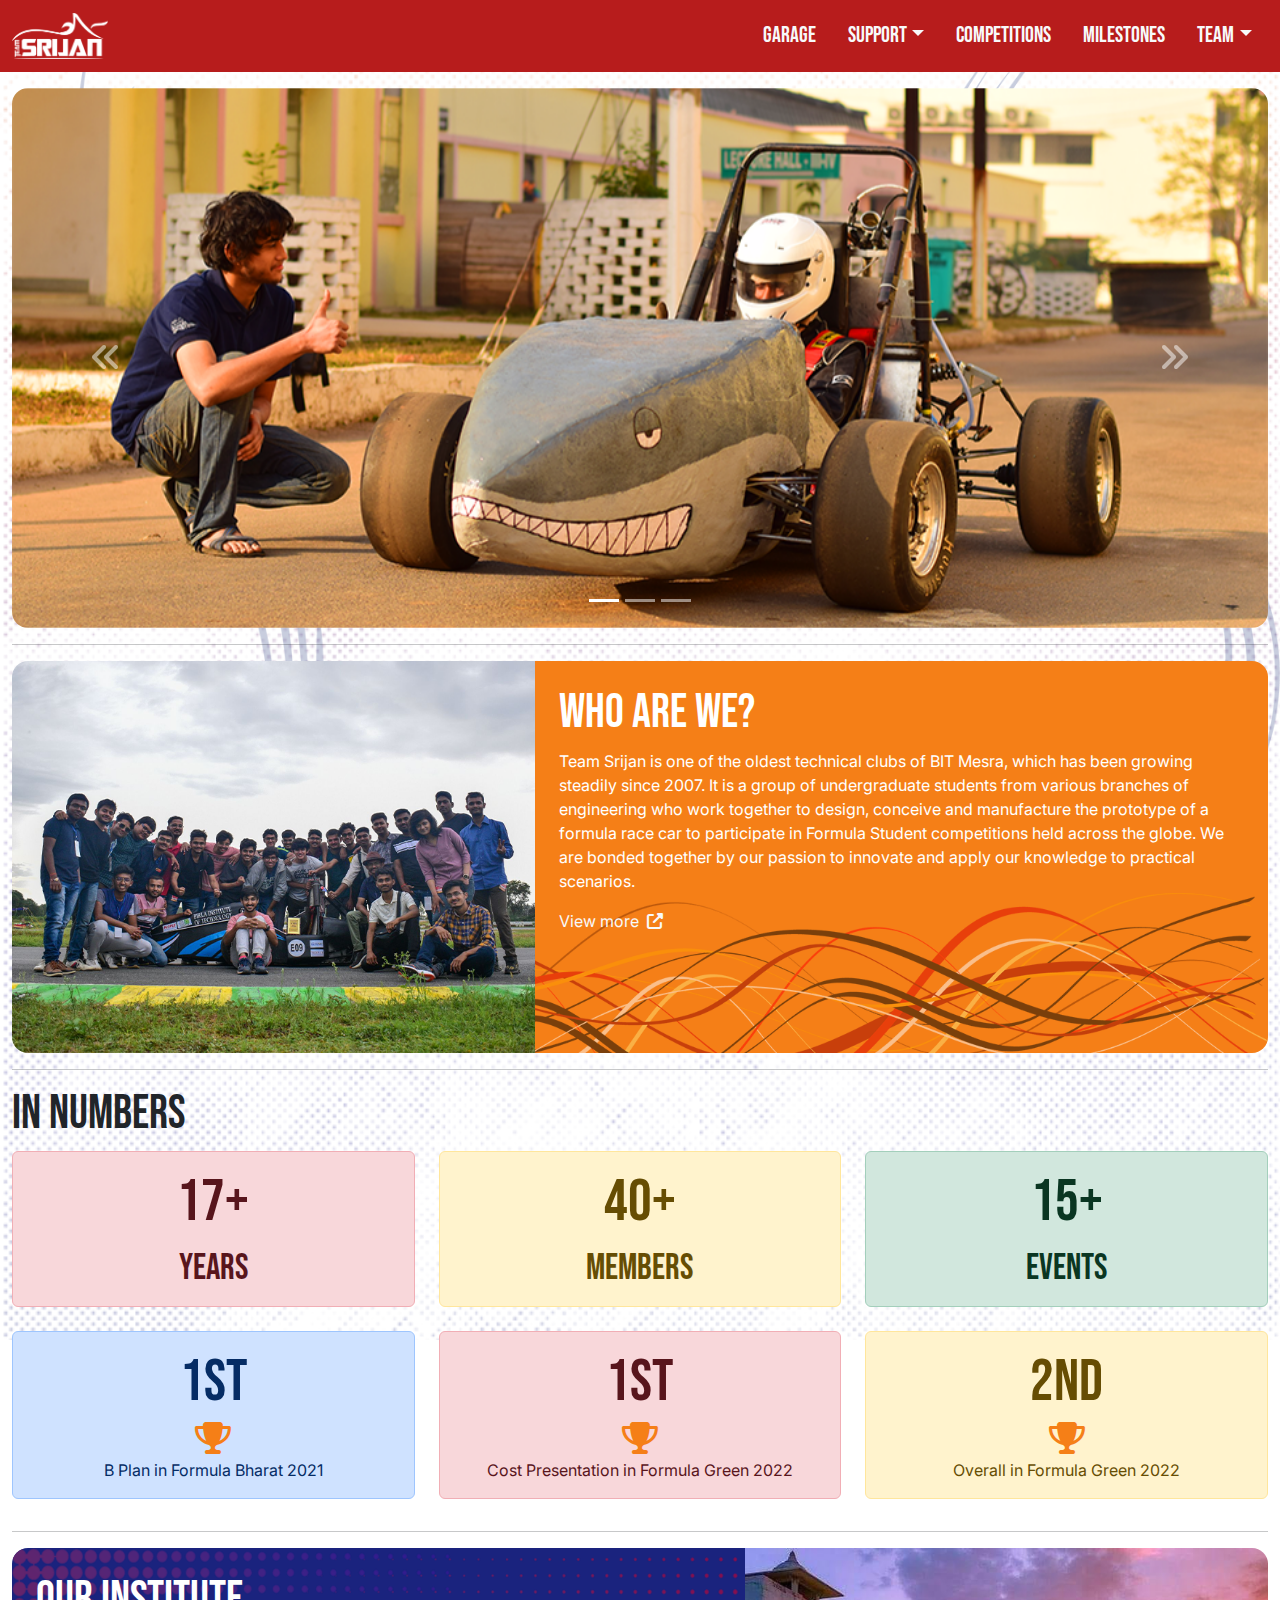
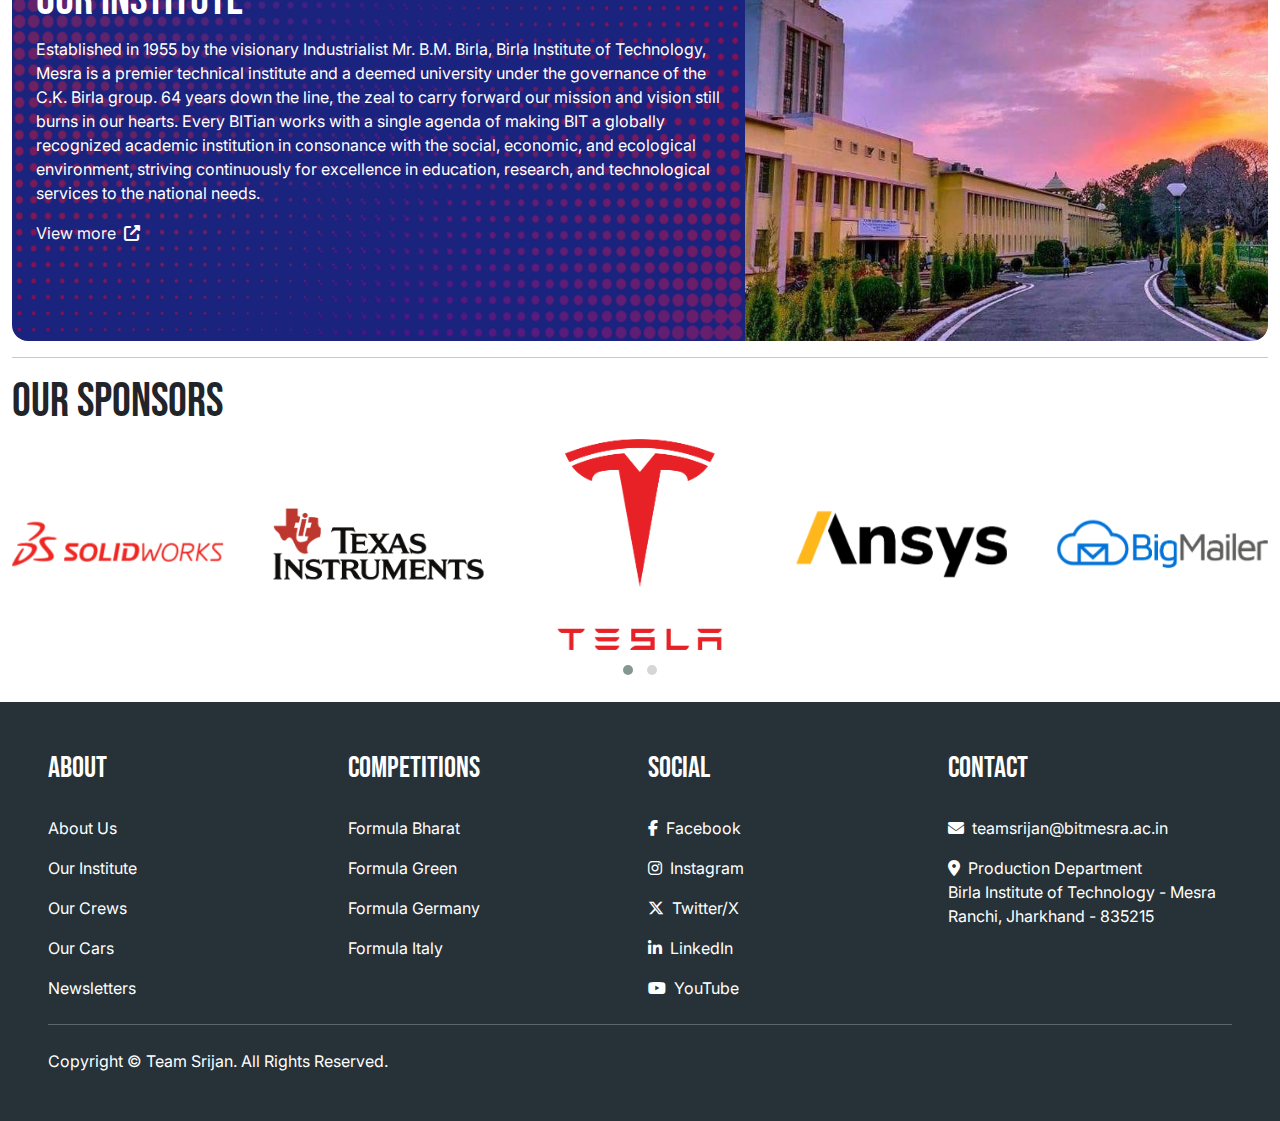
==== commit 1e2186c8: "init" ====
--- a/index.html
+++ b/index.html
@@ -15,64 +15,7 @@
     <link rel="stylesheet" href="assets/css/style.css">
 </head>
 <body class="d-flex flex-column min-vh-100">
-    <header class="sticky-top">
-        <nav class="navbar">
-            <div class="container-xxl">
-                <a href="./" class="navbar-brand"><img src="assets/images/branding/teamsrijan-logo-light.webp" alt="Team Srijan Logo" width="96"></a>
-                <ul class="nav d-none d-md-flex">
-                    <li class="nav-item"><a href="garage" class="nav-link link-light">Garage</a></li>
-                    <li class="nav-item dropdown">
-                        <button type="button" class="nav-link link-light dropdown-toggle" data-bs-toggle="dropdown">Support</button>
-                       <ul class="dropdown-menu">
-                            <li><a href="sponsorship" class="dropdown-item">Sponsorship</a></li>
-                            <li><a href="crowdfunding" class="dropdown-item">Crowdfunding</a></li>
-                        </ul>
-                    </li>
-                    <li class="nav-item"><a href="competitions" class="nav-link link-light">Competitions</a></li>
-                    <li class="nav-item"><a href="milestones" class="nav-link link-light">Milestones</a></li>
-                    <li class="nav-item dropdown">
-                        <button type="button" class="nav-link link-light dropdown-toggle" data-bs-toggle="dropdown">Team</button>
-                        <ul class="dropdown-menu dropdown-menu-end">
-                            <li><a href="overview" class="dropdown-item">Overview</a></li>
-                            <li><a href="crews" class="dropdown-item">Crews</a></li>
-                            <li><a href="newsletter" class="dropdown-item">Newsletter</a></li>
-                            <li><a href="gallery" class="dropdown-item">Gallery</a></li>
-                        </ul>
-                    </li>
-                </ul>
-                <button type="button" class="btn btn-link link-light d-md-none" data-bs-toggle="offcanvas" data-bs-target="#right-menu"><i class="fa-solid fa-ellipsis fa-2xl"></i></button>
-            </div>
-        </nav>
-    </header>
-    <aside id="right-menu" class="offcanvas offcanvas-bottom">
-        <div class="offcanvas-header justify-content-between">
-            <h3 class="offcanvas-title">MENU</h3>
-            <button class="btn btn-link link-light" data-bs-dismiss="offcanvas"><i class="fa-solid fa-xmark fa-2xl"></i></button>
-        </div>
-        <div class="offcanvas-body">
-            <div class="list-group list-group-flush">
-                <a href="garage" class="list-group-item">Garage</a>
-                <button type="button" class="list-group-item dropdown-toggle" data-bs-toggle="collapse" data-bs-target="#menu-finance">Support</button>
-                <div id="menu-finance" class="collapse ps-3">
-                    <div class="list-group list-group-flush">
-                        <a href="sponsorship" class="list-group-item">Sponsorship</a>
-                        <a href="crowdfunding" class="list-group-item">Crowdfunding</a>
-                    </div>
-                </div>
-                <a href="competitions" class="list-group-item">Competitions</a>
-                <a href="milestones" class="list-group-item">Milestones</a>
-                <button type="button" class="list-group-item dropdown-toggle" data-bs-toggle="collapse" data-bs-target="#menu-about">Team</button>
-                <div id="menu-about" class="collapse ps-3">
-                    <div class="list-group list-group-flush">
-                        <a href="overview" class="list-group-item">Overview</a>
-                        <a href="crews" class="list-group-item">Crews</a>
-                        <a href="newsletter" class="list-group-item">Newsletter</a>
-                        <a href="gallery" class="list-group-item">Gallery</a>
-                    </div>
-                </div>
-            </div>
-        </div>
-    </aside>
+    <header id="page-header" class="sticky-top"></header>
     <main class="flex-grow-1 py-3">
         <article class="container-xxl">
             <section id="hero-carousel" class="carousel slide carousel-fade">
@@ -157,13 +100,13 @@
             <section class="row flex-row-reverse gx-0 rounded-4 overflow-hidden">
                 <div class="col-sm-6 col-md-5">
                     <div class="ratio ratio-4x3 h-100">
-                        <img src="assets/images/home/bitmesra.webp" alt="" class="object-fit-cover">
+                        <img src="assets/images/home/bitmesra.webp" alt="Birla Institute of Technology - Mesra" class="object-fit-cover">
                     </div>
                 </div>
                 <div class="col-sm-6 col-md-7 p-4 text-white" style="background: url(assets/images/home/dots-top.webp) top left / contain no-repeat, url(assets/images/home/dots-bottom.webp) bottom right / contain no-repeat #1A237E">
                     <h3>OUR INSTITUTE</h3>
                     <p>Established in 1955 by the visionary Industrialist Mr. B.M. Birla, Birla Institute of Technology, Mesra is a premier technical institute and a deemed university under the governance of the C.K. Birla group. 64 years down the line, the zeal to carry forward our mission and vision still burns in our hearts. Every BITian works with a single agenda of making BIT a globally recognized academic institution in consonance with the social, economic, and ecological environment, striving continuously for excellence in education, research, and technological services to the national needs.</p>
-                    <a href="#" class="link-light text-decoration-none"><span>View more</span><i class="fa-solid fa-up-right-from-square ms-2"></i></a>
+                    <a href="https://www.bitmesra.ac.in/" class="link-light text-decoration-none"><span>View more</span><i class="fa-solid fa-up-right-from-square ms-2"></i></a>
                 </div>
             </section>
             <hr>
@@ -180,40 +123,8 @@
             </section>
         </article>
     </main>
-    <footer class="px-3 py-5 px-sm-5 text-white">
-        <div class="row gy-5 gx-3">
-            <ul class="col-6 col-sm-4 col-md-3 list-unstyled mb-0">
-                <li class="h6">ABOUT</li>
-                <li><a href="about">About Us</a></li>
-                <li><a href="https://www.bitmesra.ac.in/" target="_blank">Our Institute</a></li>
-                <li><a href="crews">Our Crews</a></li>
-                <li><a href="garage">Our Cars</a></li>
-                <li><a href="newsletters">Newsletters</a></li>
-            </ul>
-            <ul class="col-6 col-sm-4 col-md-3 list-unstyled mb-0">
-                <li class="h6">COMPETITIONS</li>
-                <li><a href="https://www.formulabharat.com/" target="_blank">Formula Bharat</a></li>
-                <li><a href="https://isnee.in/fgi/" target="_blank">Formula Green</a></li>
-                <li><a href="https://www.formulastudent.de/teams/fse/details/tid/1132/" target="_blank">Formula Germany</a></li>
-                <li><a href="https://www.formula-ata.it/formula-sae-italy/" target="_blank">Formula Italy</a></li>
-            </ul>
-            <ul class="col-6 col-sm-4 col-md-3 list-unstyled mb-0">
-                <li class="h6">SOCIAL</li>
-                <li><a href="https://www.facebook.com/TeamSrijan/" target="_blank"><i class="fa-brands fa-facebook-f me-2"></i><span>Facebook</span></a></li>
-                <li><a href="https://www.instagram.com/team_srijan/" target="_blank"><i class="fa-brands fa-instagram me-2"></i><span>Instagram</span></a></li>
-                <li><a href="https://twitter.com/srijan_fsae" target="_blank"><i class="fa-brands fa-x-twitter me-2"></i><span>Twitter/X</span></a></li>
-                <li><a href="https://www.linkedin.com/company/team-srijan/" target="_blank"><i class="fa-brands fa-linkedin-in me-2"></i><span>LinkedIn</span></a></li>
-                <li><a href="https://www.youtube.com/@team_srijan" target="_blank"><i class="fa-brands fa-youtube me-2"></i><span>YouTube</span></a></li>
-            </ul>
-            <ul class="col-md-3 list-unstyled mb-0">
-                <li class="h6">CONTACT</li>
-                <li><i class="fa-solid fa-envelope me-2"></i><a href="mailto:teamsrijan@bitmesra.ac.in">teamsrijan@bitmesra.ac.in</a></li>
-                <li><i class="fa-solid fa-location-dot me-2"></i><span>Production Department<br>Birla Institute of Technology - Mesra<br>Ranchi, Jharkhand - 835215</span></li>
-            </ul>
-        </div>
-        <hr class="my-sm-4">
-        <div>Copyright © Team Srijan. All Rights Reserved.</div>
-    </footer>
+    <aside id="bottom-menu" class="offcanvas offcanvas-bottom"></aside>
+    <footer id="page-footer" class="px-3 py-5 px-sm-5 text-white"></footer>
 </body>
 <script src="https://cdnjs.cloudflare.com/ajax/libs/bootstrap/5.3.3/js/bootstrap.bundle.min.js"></script>
 <script src="https://ajax.googleapis.com/ajax/libs/jquery/3.7.1/jquery.min.js"></script>
--- a/assets/css/style.css
+++ b/assets/css/style.css
@@ -31,18 +31,18 @@
 h6, .h6{
     font-size: calc(1.4em + 0.6vw);
 }
-header{
+#page-header{
     background: url(../images/header-bg-left.webp) left / contain no-repeat, url(../images/header-bg-right.webp) right / contain no-repeat #B71C1C;
     transition: box-shadow 0.3s;
 }
-header .nav-link{
+#page-header .nav-link{
     font-size: 1.4em;
     font-family: "Bebas Neue", sans-serif;
 }
-header a.nav-link{
+#page-header a.nav-link{
     position: relative;
 }
-header a.nav-link::after{
+#page-header a.nav-link::after{
     content: "";
     position: absolute;
     height: 0.2em;
@@ -53,7 +53,7 @@
     transform: translateX(-50%);
     transition: width 0.2s;
 }
-header a.nav-link:hover::after{
+#page-header a.nav-link:hover::after{
     width: 50%;
 }
 .dropdown-menu{
@@ -66,12 +66,12 @@
     border-radius: 5px;
     transition: all 0.2s;
 }
-#right-menu{
+#bottom-menu{
     height: auto;
     color: white;
-    background: url(../images/right-menu-bg-top.webp) top / cover no-repeat #B71C1C;
+    background: url(../images/bottom-menu-bg-top.webp) top / cover no-repeat #B71C1C;
 }
-#right-menu .list-group-item{
+#bottom-menu .list-group-item{
     color: white;
     font-size: 1.1em;
     font-weight: bold;
@@ -79,7 +79,7 @@
     border-width: 0 0 2px 0;
     background: transparent;
 }
-#right-menu button.list-group-item{
+#bottom-menu button.list-group-item{
     text-align: left;
 }
 main{
@@ -118,12 +118,12 @@
 /*mobile*/
 
 @media screen and (max-width: 991.98px){
-    header{
+    #page-header{
         background: url(../images/header-bg-right.webp) right / contain no-repeat #B71C1C;
     }
 }
 @media screen and (max-width: 767.98px){
-    header{
+    #page-header{
         background: url(../images/header-bg-right.webp) left / cover no-repeat #B71C1C;
     }  
     main{
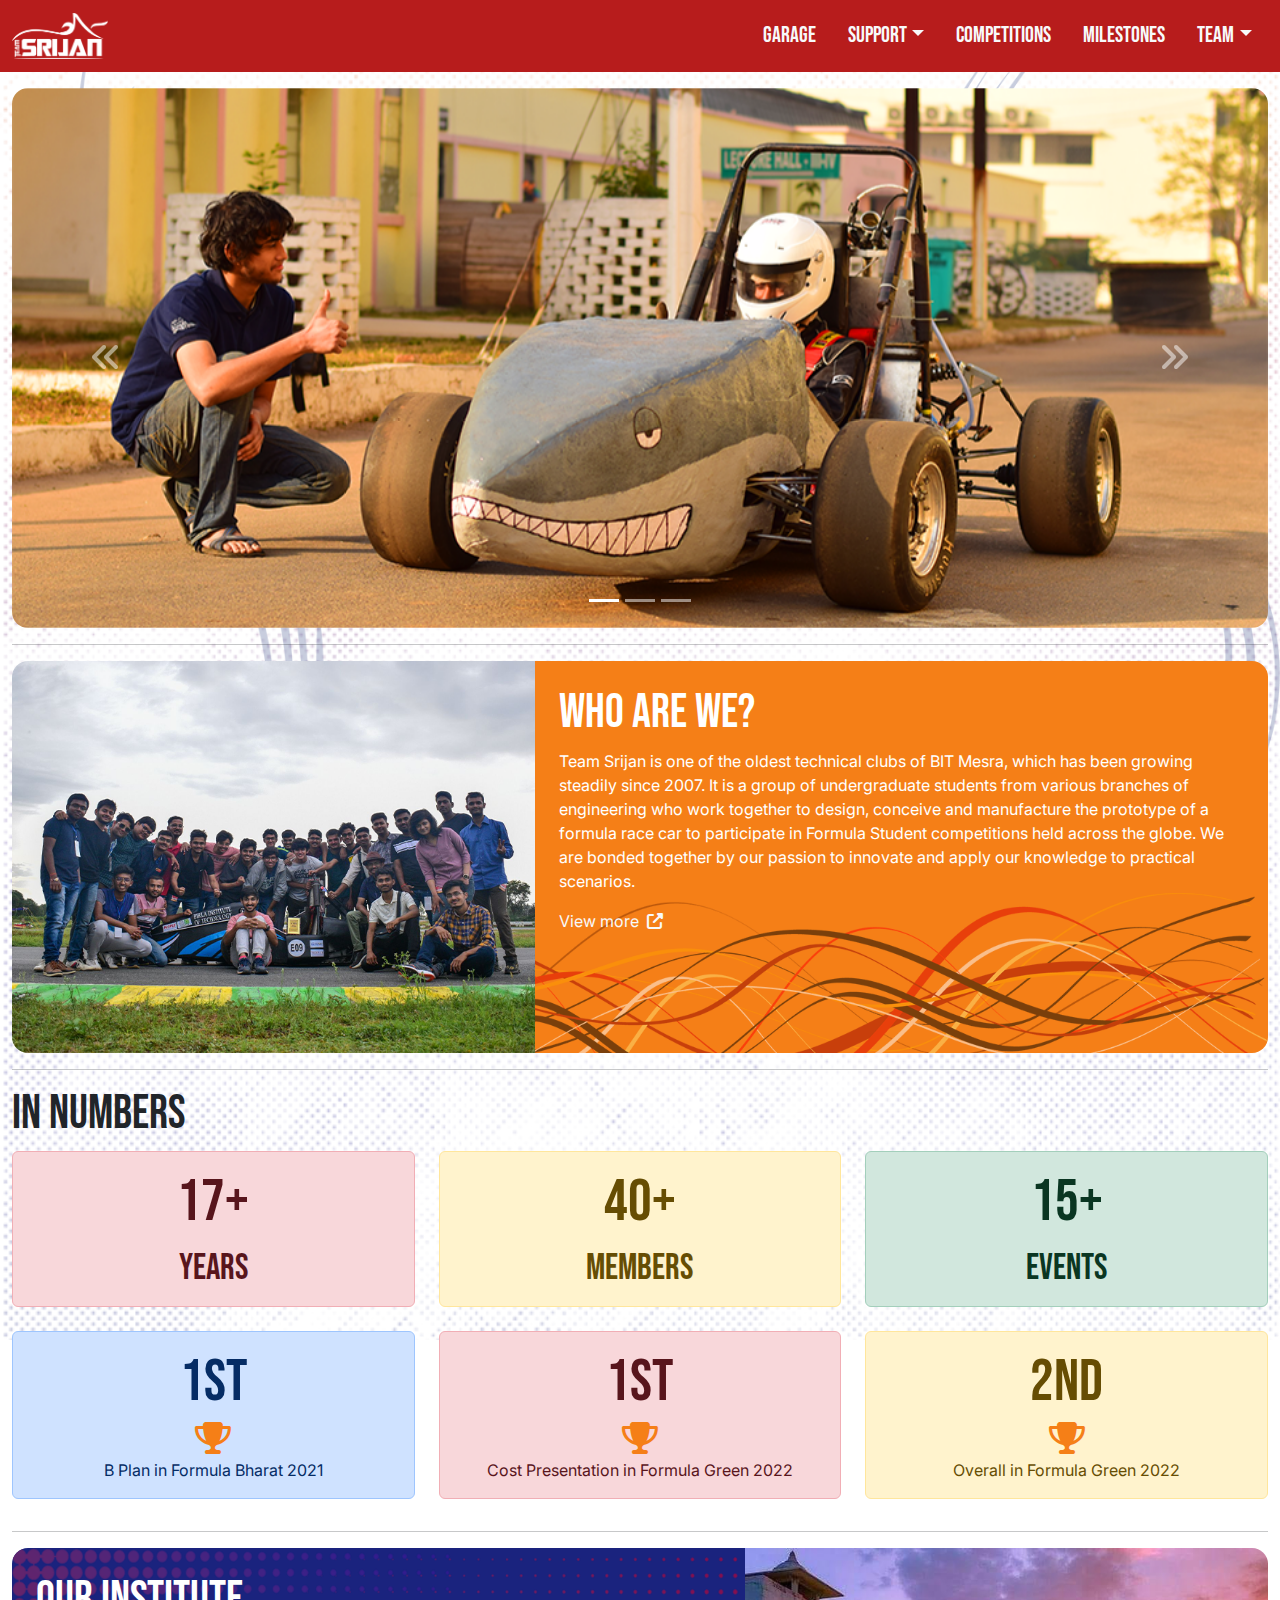
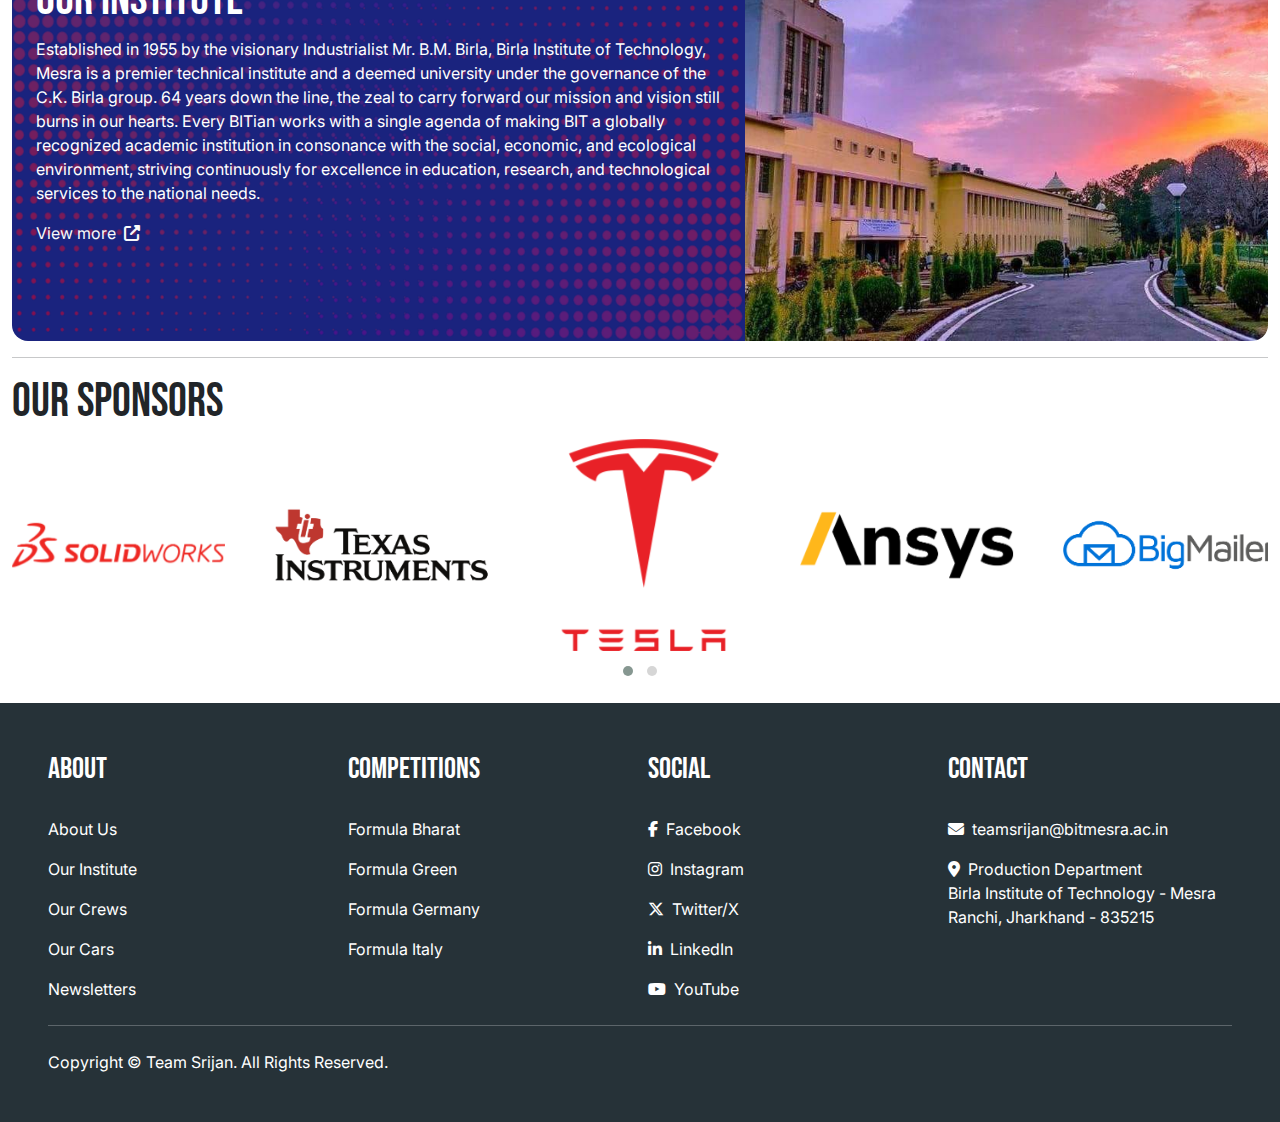
==== commit 056c9c39: "init" ====
--- a/index.html
+++ b/index.html
@@ -1,21 +1,12 @@
 <!DOCTYPE html>
 <html lang="en">
 <head>
-    <meta charset="UTF-8">
     <title>Team Srijan | Formula Student Club</title>
-    <meta name="viewport" content="width=device-width, initial-scale=1.0">
-    <link rel="shortcut icon" href="assets/images/branding/favicon.ico" type="image/x-icon">
-    <link rel="stylesheet" href="https://cdnjs.cloudflare.com/ajax/libs/bootstrap/5.3.3/css/bootstrap.min.css">
-    <link rel="preconnect" href="https://fonts.googleapis.com">
-    <link rel="preconnect" href="https://fonts.gstatic.com" crossorigin>
-    <link href="https://fonts.googleapis.com/css2?family=Bebas+Neue&family=Inter:slnt,wght@-5,500&display=swap" rel="stylesheet">
-    <link rel="stylesheet" href="https://cdnjs.cloudflare.com/ajax/libs/font-awesome/6.5.2/css/all.min.css">
     <link rel="stylesheet" href="https://cdnjs.cloudflare.com/ajax/libs/OwlCarousel2/2.3.4/assets/owl.carousel.min.css">
     <link rel="stylesheet" href="https://cdnjs.cloudflare.com/ajax/libs/OwlCarousel2/2.3.4/assets/owl.theme.default.min.css">
-    <link rel="stylesheet" href="assets/css/style.css">
 </head>
 <body class="d-flex flex-column min-vh-100">
-    <header id="page-header" class="sticky-top"></header>
+    <header id="page-header"></header>
     <main class="flex-grow-1 py-3">
         <article class="container-xxl">
             <section id="hero-carousel" class="carousel slide carousel-fade">
@@ -123,8 +114,8 @@
             </section>
         </article>
     </main>
-    <aside id="bottom-menu" class="offcanvas offcanvas-bottom"></aside>
-    <footer id="page-footer" class="px-3 py-5 px-sm-5 text-white"></footer>
+    <aside id="bottom-menu"></aside>
+    <footer id="page-footer"></footer>
 </body>
 <script src="https://cdnjs.cloudflare.com/ajax/libs/bootstrap/5.3.3/js/bootstrap.bundle.min.js"></script>
 <script src="https://ajax.googleapis.com/ajax/libs/jquery/3.7.1/jquery.min.js"></script>
